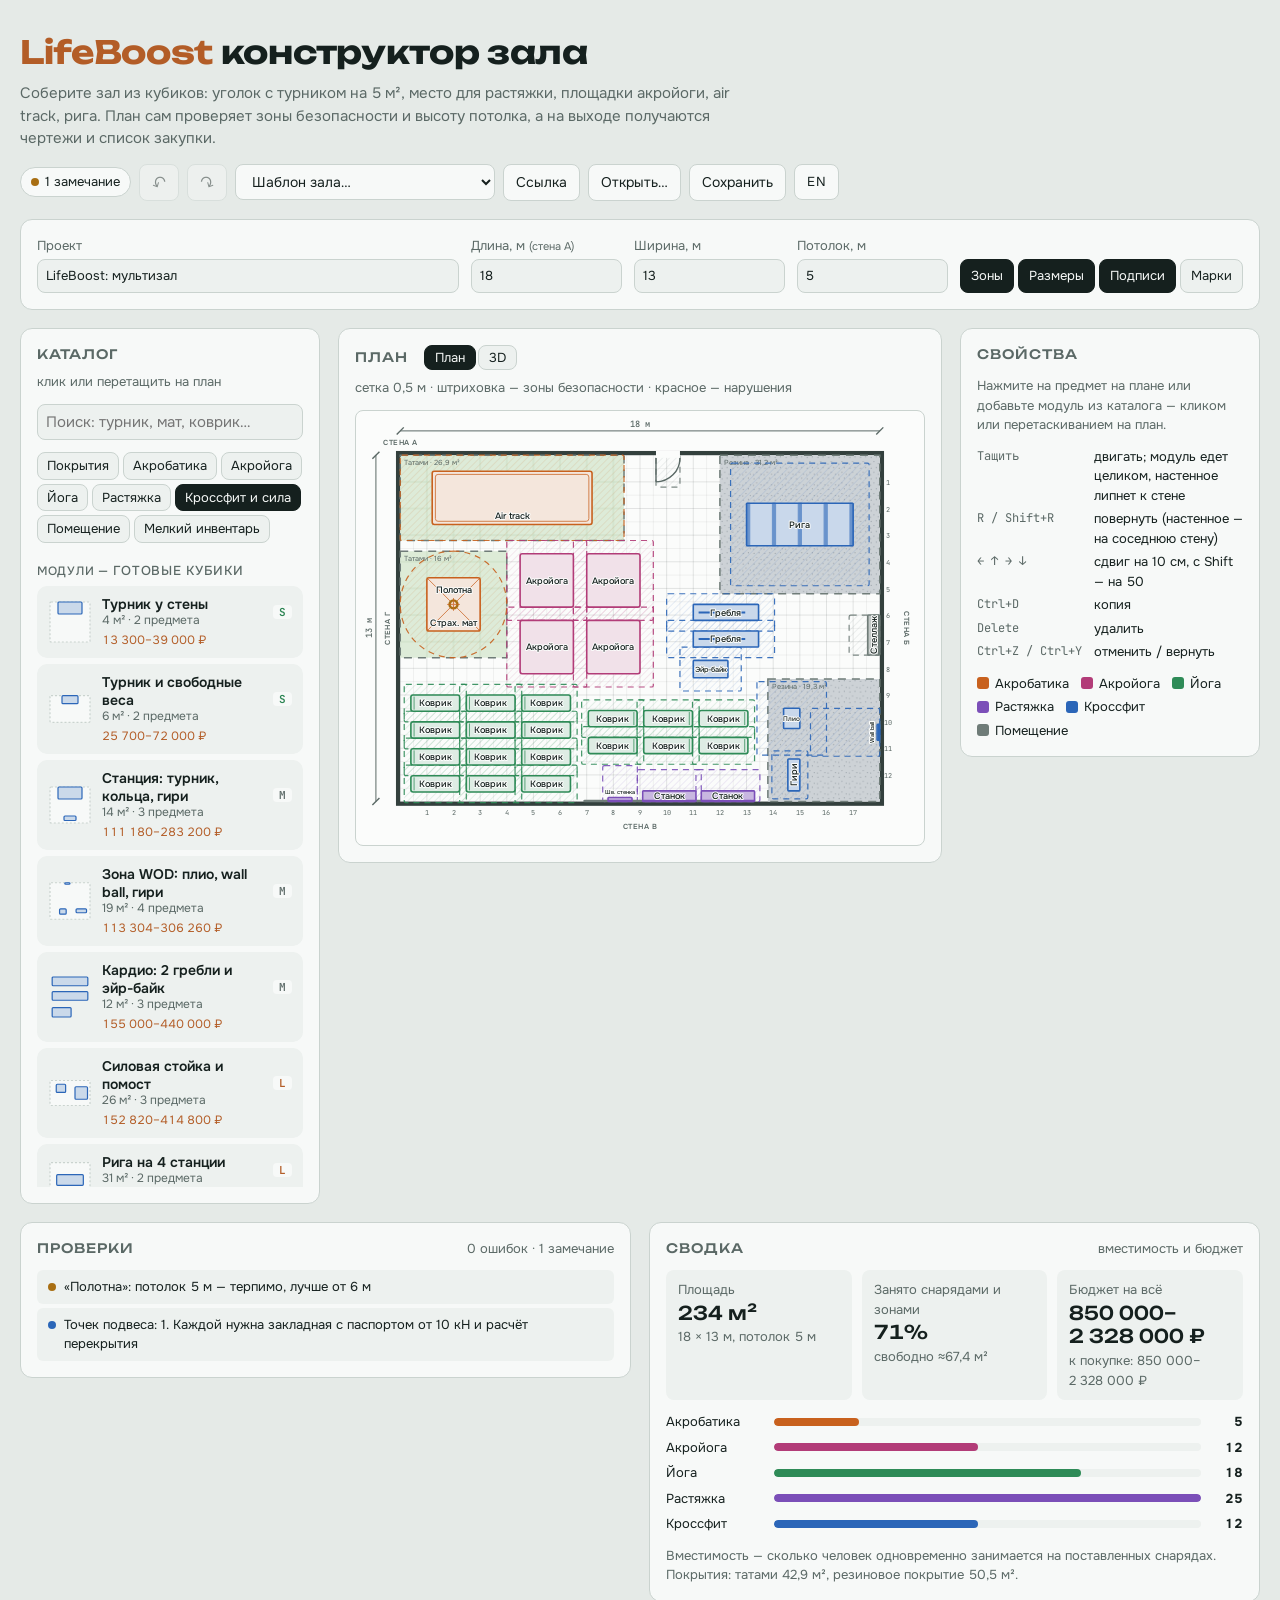
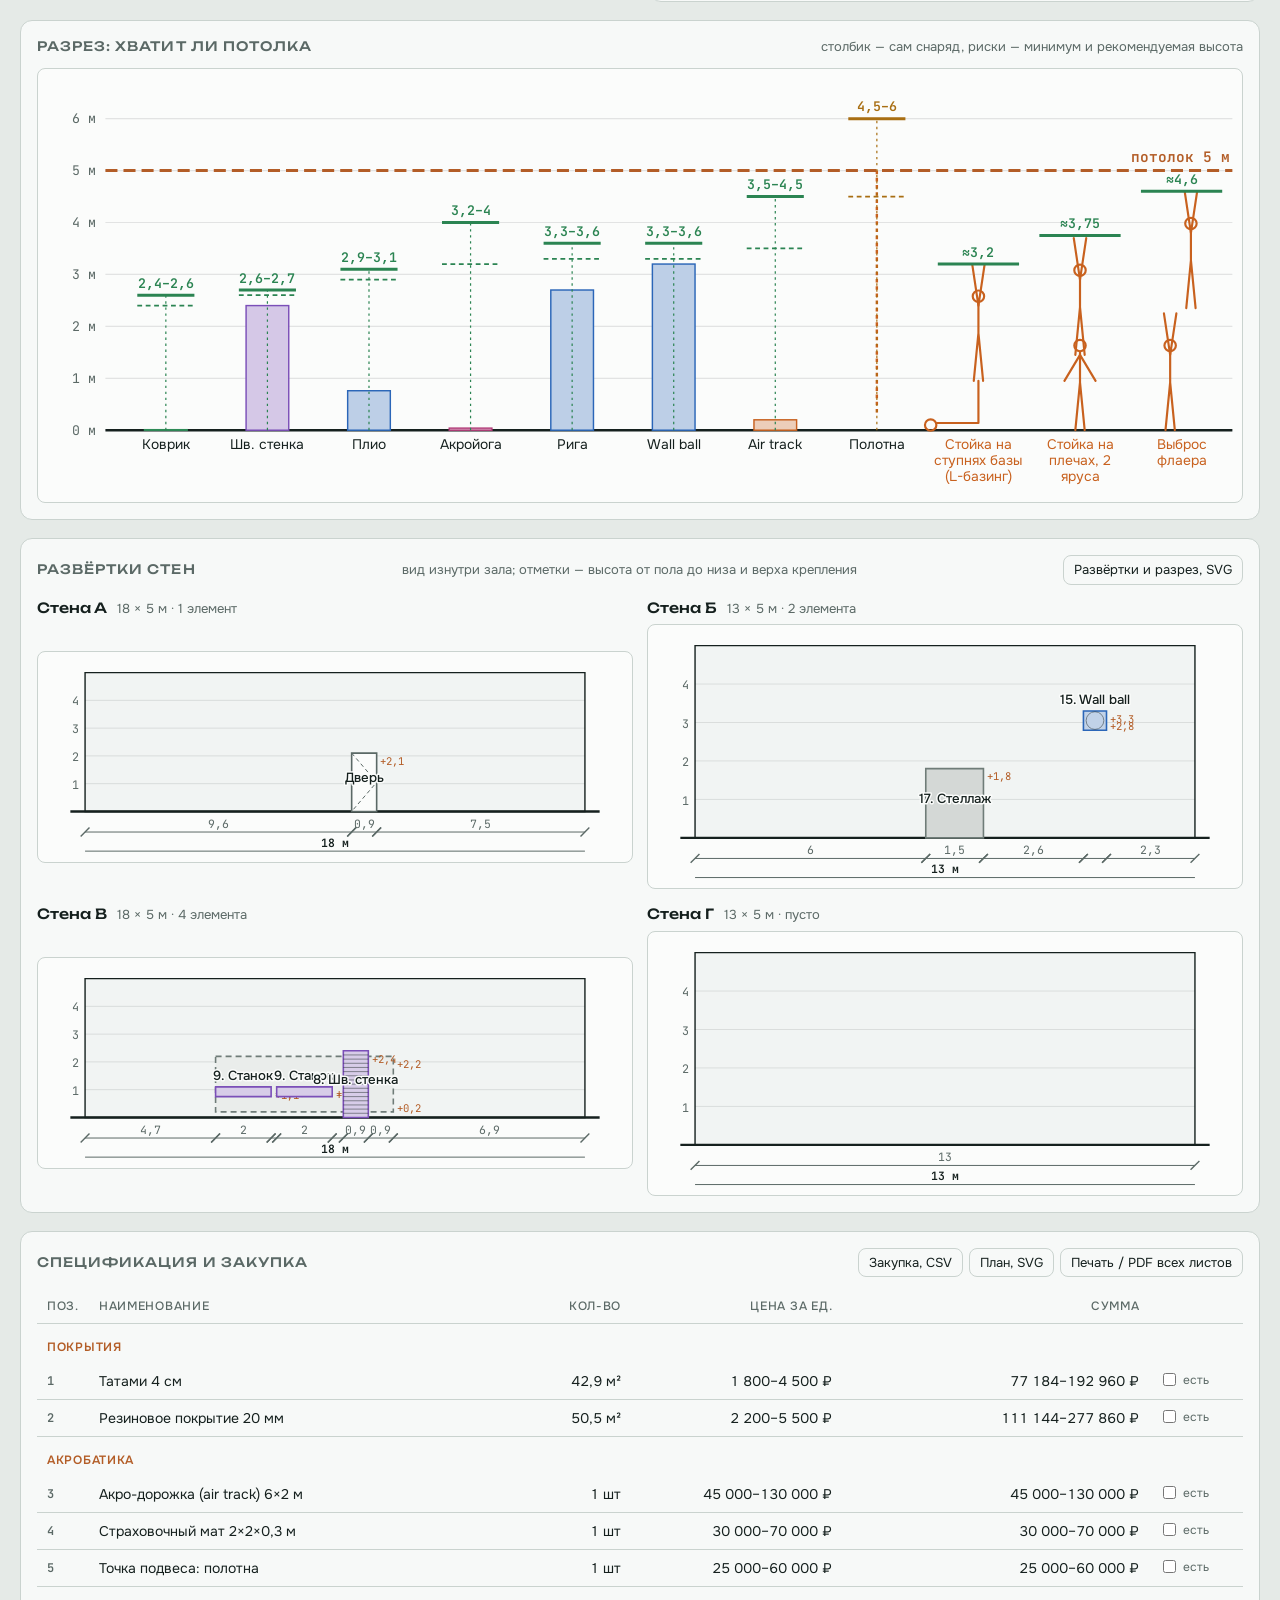
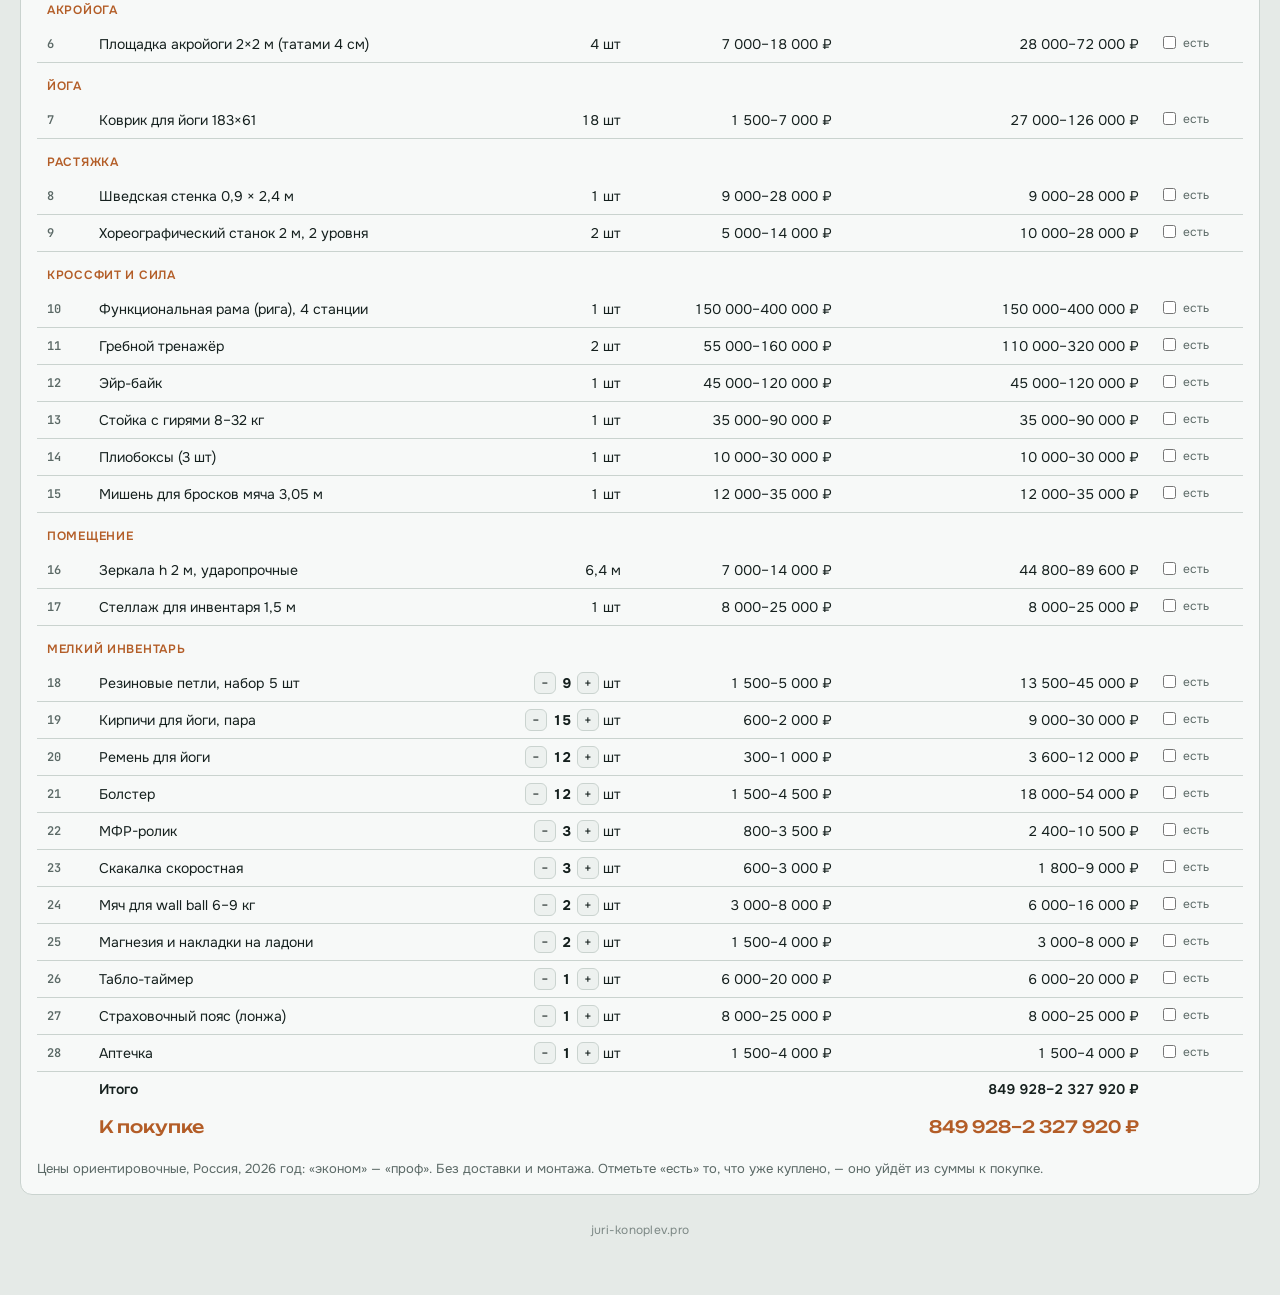
==== index.html @ e7604f1b "3D-редактирование уже было; добавлены превью для соцсетей (og.png, Open Graph, Twitter) и английская" ====
<!doctype html>
<html lang="ru">
<head>
<meta charset="utf-8">
<meta name="viewport" content="width=device-width, initial-scale=1, viewport-fit=cover">
<title>LifeBoost · конструктор зала</title>
<meta name="description" content="Соберите зал для акробатики, акройоги, йоги, растяжки и кроссфита из готовых модулей: план с зонами безопасности, развёртки стен, разрез по высотам и список закупки.">
<link rel="canonical" href="https://juri-konoplev.pro/LifeBoost/">
<meta property="og:type" content="website">
<meta property="og:site_name" content="LifeBoost">
<meta property="og:url" content="https://juri-konoplev.pro/LifeBoost/">
<meta property="og:title" content="LifeBoost — конструктор зала для акробатики, йоги, растяжки и кроссфита">
<meta property="og:description" content="От уголка с турником на 5 м² до мультизала: собираете из готовых модулей, крутите в 3D, получаете чертежи и список закупки с ценами.">
<meta property="og:locale" content="ru_RU">
<meta property="og:locale:alternate" content="en_US">
<meta property="og:image" content="https://juri-konoplev.pro/LifeBoost/og.png">
<meta property="og:image:secure_url" content="https://juri-konoplev.pro/LifeBoost/og.png">
<meta property="og:image:type" content="image/png">
<meta property="og:image:width" content="1200">
<meta property="og:image:height" content="630">
<meta property="og:image:alt" content="3D-вид мультизала LifeBoost: air track, полотна, площадки акройоги, коврики для йоги, рига">
<meta name="twitter:card" content="summary_large_image">
<meta name="twitter:title" content="LifeBoost — конструктор зала">
<meta name="twitter:description" content="Соберите зал из модулей: 3D, чертежи, список закупки.">
<meta name="twitter:image" content="https://juri-konoplev.pro/LifeBoost/og.png">
<meta name="theme-color" content="#131417">
<link rel="icon" href="data:image/svg+xml,%3Csvg xmlns='http://www.w3.org/2000/svg' viewBox='0 0 32 32'%3E%3Crect width='32' height='32' rx='7' fill='%23131417'/%3E%3Crect x='6' y='6' width='9' height='9' rx='2' fill='%23ff9a55'/%3E%3Crect x='17' y='6' width='9' height='9' rx='2' fill='%2382aaff'/%3E%3Crect x='6' y='17' width='20' height='9' rx='2' fill='%235cc98a'/%3E%3C/svg%3E">
<link rel="preconnect" href="https://fonts.googleapis.com">
<link rel="preconnect" href="https://fonts.gstatic.com" crossorigin>
<link rel="stylesheet" href="https://fonts.googleapis.com/css2?family=Unbounded:wght@500;700&family=Onest:wght@400;500;600&family=JetBrains+Mono:wght@400;600&display=swap">
<link rel="stylesheet" href="css/style.css">
</head>
<body>
<div class="wrap">
  <header class="top">
    <div>
      <h1><span class="brand">LifeBoost</span> конструктор зала</h1>
      <p class="lead">Соберите зал из кубиков: уголок с турником на 5 м², место для растяжки, площадки акройоги, air track, рига.
        План сам проверяет зоны безопасности и высоту потолка, а на выходе получаются чертежи и список закупки.</p>
    </div>
    <div class="toolbar">
      <span class="chip" id="chipChecks"><span class="dot"></span><span class="t">—</span></span>
      <button class="btn" id="btnUndo" type="button" title="Ctrl+Z" aria-label="Отменить">↶</button>
      <button class="btn" id="btnRedo" type="button" title="Ctrl+Y" aria-label="Вернуть">↷</button>
      <select id="tplSel" class="btn" aria-label="Шаблон зала"></select>
      <button class="btn" id="btnShare" type="button">Ссылка</button>
      <button class="btn" id="btnOpen" type="button">Открыть…</button>
      <button class="btn" id="btnJson" type="button">Сохранить</button>
      <a class="btn lang" id="langLink" href="?lang=en" hreflang="en" lang="en" title="English">EN</a>
      <input type="file" id="fileIn" accept=".json,application/json" hidden>
    </div>
  </header>

  <!-- Штамп чертежа: виден только при печати -->
  <div class="stamp" aria-hidden="true">
    <div><span>Проект</span><b id="stampName"></b></div>
    <div><span>Помещение</span><b id="stampSize"></b></div>
    <div><span>Дата</span><b id="stampDate"></b></div>
    <div><span>Система</span><b>LifeBoost</b></div>
  </div>

  <section class="panel roombar">
    <label class="field name"><span>Проект</span><input id="projName" type="text" maxlength="80"></label>
    <label class="field"><span>Длина, м <small>(стена А)</small></span><input id="roomL" type="number" step="0.1" min="1.5" max="50"></label>
    <label class="field"><span>Ширина, м</span><input id="roomW" type="number" step="0.1" min="1.5" max="50"></label>
    <label class="field"><span>Потолок, м</span><input id="roomH" type="number" step="0.05" min="2" max="15"></label>
    <div class="views" role="group" aria-label="Что показывать на плане">
      <button type="button" class="tgl" data-view="zones">Зоны</button>
      <button type="button" class="tgl" data-view="dims">Размеры</button>
      <button type="button" class="tgl" data-view="labels">Подписи</button>
      <button type="button" class="tgl" data-view="marks">Марки</button>
    </div>
  </section>

  <div class="work">
    <aside class="panel palette" aria-label="Каталог">
      <div class="panel-head"><h2>Каталог</h2><span class="hint">клик или перетащить на план</span></div>
      <input type="search" id="palSearch" placeholder="Поиск: турник, мат, коврик…" aria-label="Поиск по каталогу">
      <div class="tabs wrapy" id="palTabs" role="tablist"></div>
      <div class="pal-list" id="palList"></div>
    </aside>

    <section class="panel planpanel">
      <div class="panel-head">
        <div class="row"><h2>План</h2>
          <div class="seg" role="group" aria-label="Вид"><button type="button" class="tgl" data-mode="2d" aria-pressed="true">План</button><button type="button" class="tgl" data-mode="3d" aria-pressed="false">3D</button></div></div>
        <span class="hint" id="planHint">сетка 0,5 м · штриховка — зоны безопасности · красное — нарушения</span>
        <span class="hint" id="hint3d" hidden>тяните — вращать · правая кнопка или Shift — сдвиг · колесо — масштаб · клик — выбрать</span>
      </div>
      <div class="plan-wrap"><svg id="plan" tabindex="0" role="img" aria-label="План зала"></svg>
        <div id="view3d" hidden>
          <div class="v3-tools"><button type="button" class="tgl" data-cam="edit" aria-pressed="false" title="Двигать предметы и человека мышью">Двигать</button><button type="button" class="btn sm" data-cam="home">Обзор</button><button type="button" class="btn sm" data-cam="top">Сверху</button><button type="button" class="btn sm" data-cam="front">С пола</button><button type="button" class="btn sm" data-cam="png">PNG</button><button type="button" class="btn sm" data-cam="share" title="Ссылка на проект с этим ракурсом">Ссылка</button></div>
          <div class="v3-tip" id="tip3d" hidden></div>
        </div></div>
    </section>

    <aside class="panel insp" id="insp" aria-live="polite"></aside>
  </div>

  <div class="row2">
    <section class="panel">
      <div class="panel-head"><h2>Проверки</h2><span class="hint" id="checksSum"></span></div>
      <ul class="checks" id="checks"></ul>
    </section>
    <section class="panel">
      <div class="panel-head"><h2>Сводка</h2><span class="hint">вместимость и бюджет</span></div>
      <div id="stats"></div>
    </section>
  </div>

  <section class="panel sheet">
    <div class="panel-head"><h2>Разрез: хватит ли потолка</h2><span class="hint">столбик — сам снаряд, риски — минимум и рекомендуемая высота</span></div>
    <svg id="section" class="section-svg" role="img" aria-label="Требования к высоте потолка"></svg>
  </section>

  <section class="panel sheet">
    <div class="panel-head"><h2>Развёртки стен</h2><span class="hint">вид изнутри зала; отметки — высота от пола до низа и верха крепления</span>
      <button class="btn sm" id="btnWallsSvg" type="button">Развёртки и разрез, SVG</button></div>
    <div class="walls" id="walls"></div>
  </section>

  <section class="panel sheet">
    <div class="panel-head"><h2>Спецификация и закупка</h2>
      <div class="row"><button class="btn sm" id="btnCsv" type="button">Закупка, CSV</button><button class="btn sm" id="btnSvg" type="button">План, SVG</button><button class="btn sm" id="btnPrint" type="button">Печать / PDF всех листов</button></div></div>
    <div id="bom"></div>
    <p class="hint">Цены ориентировочные, Россия, 2026 год: «эконом» — «проф». Без доставки и монтажа. Отметьте «есть» то, что уже куплено, — оно уйдёт из суммы к покупке.</p>
  </section>

  <footer class="foot"><a href="https://juri-konoplev.pro/">juri-konoplev.pro</a></footer>
</div>
<div class="toast" id="toast" role="status" hidden></div>

<!-- Порядок важен: каждый файл пользуется тем, что объявлено выше -->
<script src="js/i18n.js"></script>
<script src="js/util.js"></script>
<script src="js/catalog.js"></script>
<script src="js/modules.js"></script>
<script src="js/model.js"></script>
<script src="js/checks.js"></script>
<script src="js/plan.js"></script>
<script src="js/drawings.js"></script>
<script src="js/view3d.js"></script>
<script src="js/panels.js"></script>
<script src="js/main.js"></script>
</body>
</html>
---- css/style.css ----
/* LifeBoost: стили. Тема светлая/тёмная — через токены в :root, как на стенде Home_Lighting. */
:root {
  --bg: #E5EAE7; --surface: #F7F9F8; --surface-2: #EDF1EF; --ink: #15201E; --muted: #5B6966;
  --line: #CAD3CF; --accent: #B35D27; --accent-soft: rgba(179, 93, 39, .13);
  --ok: #2B8452; --warn: #A86E12; --bad: #B8322C;
  --c-acro: #C8611E; --c-ay: #B23C78; --c-yoga: #2E8B57; --c-str: #7B4FB8; --c-cf: #2B66B8; --c-base: #6F7C78;
  --plan-bg: #FBFCFB; --wall: #33403D; --grid-mi: rgba(21, 32, 30, .05); --grid-ma: rgba(21, 32, 30, .11);
  --fl-tatami: #DDEBD8; --fl-tatami-l: #BCD4B6; --fl-rubber: #CDD2D6; --fl-rubber-d: #9BA3AA; --fl-hard: #F0E6D3; --fl-hard-l: #E0D0B4;
  --display: "Unbounded", "Segoe UI", system-ui, sans-serif;
  --body: "Onest", "Segoe UI", system-ui, sans-serif;
  --mono: "JetBrains Mono", "Cascadia Mono", Consolas, monospace;
}
@media (prefers-color-scheme: dark) {
  :root:not([data-theme="light"]) {
    --bg: #0C1211; --surface: #131B1A; --surface-2: #19231F; --ink: #DCE6E3; --muted: #8B9A96;
    --line: #26322F; --accent: #E38B51; --accent-soft: rgba(227, 139, 81, .15);
    --ok: #4CC17F; --warn: #E3B341; --bad: #F06A60;
    --c-acro: #F08A4B; --c-ay: #E88AB4; --c-yoga: #5CC98A; --c-str: #B18CEA; --c-cf: #6FA3F0; --c-base: #8B9A96;
    --plan-bg: #0F1514; --wall: #6B7A76; --grid-mi: rgba(220, 230, 227, .04); --grid-ma: rgba(220, 230, 227, .09);
    --fl-tatami: #1C2C22; --fl-tatami-l: #2A4232; --fl-rubber: #1F2428; --fl-rubber-d: #394147; --fl-hard: #262117; --fl-hard-l: #352E21;
  }
}
:root[data-theme="dark"] {
  --bg: #0C1211; --surface: #131B1A; --surface-2: #19231F; --ink: #DCE6E3; --muted: #8B9A96;
  --line: #26322F; --accent: #E38B51; --accent-soft: rgba(227, 139, 81, .15);
  --ok: #4CC17F; --warn: #E3B341; --bad: #F06A60;
  --c-acro: #F08A4B; --c-ay: #E88AB4; --c-yoga: #5CC98A; --c-str: #B18CEA; --c-cf: #6FA3F0; --c-base: #8B9A96;
  --plan-bg: #0F1514; --wall: #6B7A76; --grid-mi: rgba(220, 230, 227, .04); --grid-ma: rgba(220, 230, 227, .09);
  --fl-tatami: #1C2C22; --fl-tatami-l: #2A4232; --fl-rubber: #1F2428; --fl-rubber-d: #394147; --fl-hard: #262117; --fl-hard-l: #352E21;
}

* { box-sizing: border-box; }
html { color-scheme: light dark; }
[hidden] { display: none !important; }
body { margin: 0; background: var(--bg); color: var(--ink); font: 15px/1.5 var(--body); }
.wrap { max-width: 1480px; margin: 0 auto; padding-inline: 20px; padding-block: 28px 56px; display: grid; gap: 18px; }
h1, h2 { font-family: var(--display); font-weight: 700; margin: 0; text-wrap: balance; letter-spacing: -.01em; }
h1 { font-size: clamp(22px, 3vw, 32px); }
h1 .brand { color: var(--accent); }
h2 { font-size: 13px; font-weight: 500; letter-spacing: .08em; text-transform: uppercase; color: var(--muted); }
p { margin: 0; }
.mono { font-family: var(--mono); font-size: .92em; }
button, select, input { font: inherit; color: inherit; }
:focus-visible { outline: 2px solid var(--accent); outline-offset: 2px; }

header.top { display: flex; flex-wrap: wrap; align-items: end; justify-content: space-between; gap: 14px 24px; }
header.top .lead { max-width: 72ch; color: var(--muted); margin-top: 6px; }
.toolbar { display: flex; flex-wrap: wrap; gap: 8px; align-items: center; }
.btn { background: var(--surface); border: 1px solid var(--line); border-radius: 8px; padding: 7px 12px; cursor: pointer; font-size: 14px; }
.btn:hover:not(:disabled) { border-color: var(--accent); }
.btn:disabled { opacity: .45; cursor: default; }
.btn.sm { padding: 4px 10px; font-size: 13px; }
.btn.danger:hover { border-color: var(--bad); color: var(--bad); }
select.btn { padding-right: 8px; max-width: 260px; }
a.btn { color: inherit; text-decoration: none; font-size: 13px; letter-spacing: .04em; }
.chip { display: inline-flex; align-items: center; gap: 6px; font-size: 13px; padding: 4px 10px; border-radius: 99px; background: var(--surface); border: 1px solid var(--line); }
.dot { width: 8px; height: 8px; border-radius: 50%; background: var(--ok); }
.chip.warn .dot { background: var(--warn); }
.chip.bad .dot { background: var(--bad); }
.row { display: flex; flex-wrap: wrap; gap: 6px; align-items: center; }

.panel { background: var(--surface); border: 1px solid var(--line); border-radius: 12px; padding: 16px; display: grid; gap: 12px; align-content: start; min-width: 0; }
.panel-head { display: flex; justify-content: space-between; align-items: baseline; gap: 8px 12px; flex-wrap: wrap; }
.hint { font-size: 13px; color: var(--muted); }

.field { display: grid; gap: 4px; font-size: 13px; color: var(--muted); }
.field input, .palette input[type="search"] { background: var(--surface-2); border: 1px solid var(--line); border-radius: 8px; padding: 6px 8px; color: var(--ink); min-width: 0; width: 100%; }
.field small { font-size: 11px; }

/* Полоса зала */
.roombar { grid-template-columns: minmax(160px, 1.4fr) repeat(3, minmax(90px, .5fr)) auto; align-items: end; gap: 12px; }
.views { display: flex; gap: 4px; flex-wrap: wrap; }
.tgl { border: 1px solid var(--line); background: var(--surface-2); border-radius: 8px; padding: 6px 10px; font-size: 13px; cursor: pointer; }
.tgl[aria-pressed="true"] { background: var(--ink); color: var(--surface); border-color: var(--ink); }

/* Рабочая зона */
.work { display: grid; grid-template-columns: 300px minmax(0, 1fr) 300px; gap: 18px; align-items: start; }
.palette { position: sticky; top: 12px; max-height: calc(100vh - 24px); grid-template-rows: auto auto auto minmax(0, 1fr); }
.tabs { display: flex; gap: 4px; }
.tabs.wrapy { flex-wrap: wrap; }
.tab { border: 1px solid var(--line); background: var(--surface-2); border-radius: 8px; padding: 3px 9px; font-size: 13px; cursor: pointer; }
.tab[aria-selected="true"] { background: var(--ink); color: var(--surface); border-color: var(--ink); }
.pal-list { overflow: auto; display: grid; gap: 6px; align-content: start; margin-right: -8px; padding-right: 8px; min-height: 120px; }
.pal-sub { font-size: 12px; font-weight: 500; letter-spacing: .06em; text-transform: uppercase; color: var(--muted); margin-top: 6px; }
.card { display: grid; grid-template-columns: 44px minmax(0, 1fr) auto; grid-template-areas: "ico ct sz" "ico pr pr"; gap: 2px 10px; align-items: center;
  text-align: left; background: var(--surface-2); border: 1px solid transparent; border-radius: 10px; padding: 8px 10px; cursor: grab; }
.card:hover { border-color: var(--accent); }
.card:active { cursor: grabbing; }
.card svg { grid-area: ico; width: 44px; height: 44px; }
.card svg rect { fill: color-mix(in srgb, var(--c) 22%, var(--surface)); stroke: var(--c); stroke-width: 1.2; }
.card svg rect.f { fill: var(--surface); stroke: var(--line); stroke-dasharray: 2 2; }
.card .ct { grid-area: ct; display: grid; min-width: 0; line-height: 1.3; }
.card .ct b { font-weight: 600; font-size: 14px; }
.card .ct .hint { font-size: 12px; }
.card .pr { grid-area: pr; font-size: 12px; color: var(--accent); white-space: nowrap; font-variant-numeric: tabular-nums; justify-self: start; }
.card .sz { grid-area: sz; justify-self: end; font: 600 11px var(--mono); padding: 0 6px; border-radius: 4px; background: var(--surface); color: var(--muted); }
.card .sz.s-S { color: var(--ok); } .card .sz.s-L { color: var(--accent); }
.card:not(.mod) { grid-template-areas: "ico ct ct" "ico pr pr"; }
.kit-ico { grid-area: ico; width: 32px; height: 32px; margin: 6px; border-radius: 8px; display: grid; place-items: center; font-weight: 600; color: var(--c); background: color-mix(in srgb, var(--c) 18%, var(--surface)); }

/* План */
.planpanel { position: sticky; top: 12px; }
.plan-wrap { background: var(--plan-bg); border-radius: 8px; border: 1px solid var(--line); overflow: hidden; }
#plan { display: block; width: 100%; height: auto; max-height: calc(100vh - 120px); touch-action: none; user-select: none; font-family: var(--body); }
#plan:focus-visible { outline-offset: -2px; }
.plan-wrap { position: relative; }
.plan-wrap.is3d #plan { display: none; }
.seg { display: inline-flex; gap: 2px; margin-left: 10px; vertical-align: middle; }
.seg .tgl { padding: 2px 10px; }
#view3d { position: relative; height: min(calc(100vh - 140px), 68vw); min-height: 320px; touch-action: none; user-select: none; }
#view3d canvas { display: block; cursor: grab; }
#view3d canvas:active { cursor: grabbing; }
.v3-tools { position: absolute; top: 8px; right: 8px; display: flex; gap: 4px; flex-wrap: wrap; justify-content: end; }
.v3-tools .tgl { padding: 4px 10px; }
.v3-tools .btn, .v3-tools .tgl:not([aria-pressed="true"]) { background: color-mix(in srgb, var(--surface) 85%, transparent); }
.v3-tip { position: absolute; pointer-events: none; font-size: 12px; padding: 3px 8px; border-radius: 6px; background: var(--ink); color: var(--surface); white-space: nowrap; }
.foot { text-align: center; font-size: 12px; padding-top: 8px; }
.foot a { color: var(--muted); text-decoration: none; letter-spacing: .02em; opacity: .75; }
.foot a:hover { color: var(--accent); opacity: 1; }
.p-wall { fill: var(--wall); }
.p-floor { fill: var(--plan-bg); }
.p-grid line { stroke-width: 1; vector-effect: non-scaling-stroke; }
.p-grid .mi { stroke: var(--grid-mi); } .p-grid .ma { stroke: var(--grid-ma); }
.p-fl { stroke: var(--c-base); stroke-width: 1.5; stroke-dasharray: 8 6; vector-effect: non-scaling-stroke; cursor: move; }
.p-fl.sel { stroke: var(--accent); stroke-width: 2.5; stroke-dasharray: none; }
.p-fl-l { font-size: calc(var(--fs) * .8px); fill: var(--muted); pointer-events: none; }
.p-zone { stroke-width: 1.2; stroke-dasharray: 6 5; vector-effect: non-scaling-stroke; pointer-events: none; opacity: .9; }
.p-it { cursor: move; }
.p-body { fill: color-mix(in srgb, var(--c) 24%, var(--plan-bg)); stroke: var(--c); stroke-width: 1.6; vector-effect: non-scaling-stroke; }
.k-mat .p-body { fill: color-mix(in srgb, var(--c) 14%, var(--plan-bg)); }
.k-obst .p-body { fill: var(--wall); stroke: var(--wall); }
.k-wall .p-body { fill: color-mix(in srgb, var(--c) 40%, var(--plan-bg)); }
.p-sym { fill: none; stroke: var(--c); stroke-width: 1; vector-effect: non-scaling-stroke; opacity: .75; }
.p-sym.strong { stroke-width: 2; opacity: 1; }
.p-sym.fill { fill: var(--c); opacity: .6; }
.p-hit { fill: transparent; stroke: none; }
.p-door-gap { fill: var(--plan-bg); }
.p-door { fill: none; stroke: var(--muted); stroke-width: 1.4; vector-effect: non-scaling-stroke; }
.p-it.s-warn .p-body { stroke: var(--warn); stroke-width: 2.4; }
.p-it.s-bad .p-body { stroke: var(--bad); stroke-width: 2.6; }
.p-it.sel .p-body, .p-it.sel .p-door { stroke: var(--accent); stroke-width: 3.2; }
.p-hot { fill: url(#h-bad); stroke: var(--bad); stroke-width: 1.4; vector-effect: non-scaling-stroke; pointer-events: none; }
.p-lbl { font-size: calc(var(--fs) * 1px); font-weight: 500; fill: var(--ink); text-anchor: middle; pointer-events: none;
  paint-order: stroke; stroke: var(--plan-bg); stroke-width: calc(var(--fs) * .22px); stroke-linejoin: round; }
.p-mark { fill: var(--plan-bg); stroke: var(--ink); stroke-width: 1.2; vector-effect: non-scaling-stroke; pointer-events: none; }
.p-mark-t { font: 600 calc(var(--fs) * .85px) var(--mono); fill: var(--ink); text-anchor: middle; pointer-events: none; }
.p-handle { fill: var(--accent); stroke: var(--plan-bg); stroke-width: 2; vector-effect: non-scaling-stroke; cursor: nwse-resize; }
.p-dim { stroke: var(--muted); stroke-width: 1; vector-effect: non-scaling-stroke; }
.p-dim.sel { stroke: var(--accent); stroke-dasharray: 5 4; }
.p-dim.tick { stroke-dasharray: none; stroke-width: 1.4; }
.p-dim-t { font: 500 calc(var(--fs) * .95px) var(--mono); fill: var(--muted); text-anchor: middle; }
.p-dim.sel-t { font: 600 calc(var(--fs) * .9px) var(--mono); fill: var(--accent); text-anchor: middle;
  paint-order: stroke; stroke: var(--plan-bg); stroke-width: calc(var(--fs) * .25px); }
.p-wl { font: 600 calc(var(--fs) * .8px) var(--body); fill: var(--muted); text-anchor: middle; letter-spacing: .06em; text-transform: uppercase; }
.p-ruler { font: calc(var(--fs) * .75px) var(--mono); fill: var(--muted); text-anchor: middle; }

/* Свойства */
.insp { position: sticky; top: 12px; max-height: calc(100vh - 24px); overflow: auto; }
.insp-title { display: grid; grid-template-columns: 12px 1fr; gap: 10px; align-items: start; }
.insp-title i, .legend i { width: 12px; height: 12px; border-radius: 3px; background: var(--c); margin-top: 5px; display: inline-block; }
.grpbox { display: grid; gap: 6px; padding: 8px 10px; border-radius: 8px; background: var(--accent-soft); font-size: 13px; }
.grid2 { display: grid; grid-template-columns: 1fr 1fr; gap: 8px; }
.facts, .keys { display: grid; grid-template-columns: auto 1fr; gap: 4px 12px; margin: 0; font-size: 13px; }
.facts dt, .keys dt { color: var(--muted); }
.keys dt { font-family: var(--mono); font-size: 12px; white-space: nowrap; }
.facts dd, .keys dd { margin: 0; }
.note { font-size: 13px; padding: 8px 10px; border-left: 3px solid var(--line); background: var(--surface-2); border-radius: 0 6px 6px 0; }
.issues { margin: 0; padding: 0; list-style: none; display: grid; gap: 4px; font-size: 13px; }
.issues li, .checks button { padding: 6px 10px 6px 26px; border-radius: 6px; position: relative; background: var(--surface-2); }
.issues li::before, .checks button::before { content: ""; position: absolute; left: 10px; top: 12px; width: 8px; height: 8px; border-radius: 50%; background: var(--muted); }
.issues .bad::before, .checks .bad::before { background: var(--bad); }
.issues .warn::before, .checks .warn::before { background: var(--warn); }
.issues .info::before, .checks .info::before { background: var(--c-cf); }
.ok-line { color: var(--ok); font-size: 13px; }
.legend { display: flex; flex-wrap: wrap; gap: 4px 12px; font-size: 13px; }
.legend span { display: inline-flex; gap: 6px; align-items: center; }
.legend i { margin-top: 0; }

/* Проверки и сводка */
.row2 { display: grid; grid-template-columns: minmax(0, 1fr) minmax(0, 1fr); gap: 18px; align-items: start; }
.checks { list-style: none; margin: 0; padding: 0; display: grid; gap: 4px; max-height: 300px; overflow: auto; }
.checks button { width: 100%; text-align: left; border: 1px solid transparent; font-size: 13px; cursor: pointer; }
.checks button:hover:not(:disabled) { border-color: var(--accent); }
.checks button:disabled { cursor: default; color: inherit; }
#stats { display: grid; gap: 12px; }
.totals { display: grid; grid-template-columns: repeat(auto-fit, minmax(170px, 1fr)); gap: 10px; }
.totals > div { display: grid; gap: 2px; padding: 10px 12px; border-radius: 8px; background: var(--surface-2); align-content: start; }
.totals b { font-family: var(--display); font-weight: 500; font-size: 19px; font-variant-numeric: tabular-nums; line-height: 1.25; }
.caps { display: grid; gap: 6px; }
.cap { display: grid; grid-template-columns: 7.5em 1fr 2.5em; gap: 10px; align-items: center; font-size: 13px; }
.cap b { text-align: right; font-variant-numeric: tabular-nums; }
.cap .bar { height: 8px; border-radius: 4px; background: var(--surface-2); overflow: hidden; }
.cap .bar i { display: block; height: 100%; background: var(--c); border-radius: 4px; transition: width .2s; }

/* Разрез */
.section-svg { width: 100%; height: auto; display: block; background: var(--plan-bg); border-radius: 8px; border: 1px solid var(--line); font-family: var(--body); }
.s-grid { stroke: var(--grid-ma); }
.s-ax { font: 11px var(--mono); fill: var(--muted); text-anchor: end; }
.s-floor { stroke: var(--ink); stroke-width: 2; }
.s-ceil { stroke: var(--accent); stroke-width: 2.5; stroke-dasharray: 10 5; }
.s-ceil-t { font: 600 12px var(--mono); fill: var(--accent); text-anchor: end; }
.s-body { fill: color-mix(in srgb, var(--c) 30%, var(--plan-bg)); stroke: var(--c); stroke-width: 1.2; }
.s-rope { stroke: var(--c); stroke-width: 2; stroke-dasharray: 3 3; }
.s-need { stroke-width: 1; stroke-dasharray: 2 3; }
.s-min { stroke-width: 1.5; stroke-dasharray: 4 3; }
.s-rec { stroke-width: 2.5; }
.ok { stroke: var(--ok); } .warn { stroke: var(--warn); } .bad { stroke: var(--bad); }
.s-val { font: 600 11px var(--mono); text-anchor: middle; stroke: none; }
.s-val.ok { fill: var(--ok); } .s-val.warn { fill: var(--warn); } .s-val.bad { fill: var(--bad); }
.s-lbl { font-size: 11.5px; fill: var(--ink); text-anchor: middle; }
.s-lbl.acro { fill: var(--c-acro); }
.s-fig path, .s-fig circle, .s-fig-p { fill: none; stroke: var(--c-acro); stroke-width: 1.8; stroke-linecap: round; stroke-linejoin: round; }
.s-empty { font-size: 14px; fill: var(--muted); }

/* Развёртки стен */
.walls { display: grid; grid-template-columns: repeat(auto-fit, minmax(min(100%, 420px), 1fr)); gap: 14px; }
.wall-fig { margin: 0; display: grid; gap: 6px; min-width: 0; }
.wall-fig figcaption { display: flex; gap: 10px; align-items: baseline; flex-wrap: wrap; }
.wall-fig figcaption b { font-family: var(--display); font-weight: 500; font-size: 14px; }
.wall-svg { width: 100%; height: auto; display: block; background: var(--plan-bg); border-radius: 8px; border: 1px solid var(--line); font-family: var(--body); }
.w-wall { fill: color-mix(in srgb, var(--surface-2) 70%, var(--plan-bg)); stroke: var(--ink); stroke-width: 1.4; vector-effect: non-scaling-stroke; }
.w-grid { stroke: var(--grid-ma); vector-effect: non-scaling-stroke; }
.w-floor { stroke: var(--ink); stroke-width: 2.4; vector-effect: non-scaling-stroke; }
.w-ax { font: calc(var(--fs) * .8px) var(--mono); fill: var(--muted); text-anchor: end; }
.w-it { fill: color-mix(in srgb, var(--c) 28%, var(--plan-bg)); stroke: var(--c); stroke-width: 1.6; vector-effect: non-scaling-stroke; cursor: pointer; }
.w-it.flat { fill: color-mix(in srgb, var(--c) 12%, var(--plan-bg)); stroke-dasharray: 6 4; }
.w-it.k-door { fill: var(--plan-bg); stroke: var(--muted); }
.w-door { fill: none; stroke: var(--muted); stroke-width: 1; stroke-dasharray: 4 3; vector-effect: non-scaling-stroke; pointer-events: none; }
.w-sym { fill: none; stroke: var(--ink); stroke-width: 1; opacity: .45; vector-effect: non-scaling-stroke; pointer-events: none; }
.w-lbl { font-size: calc(var(--fs) * .9px); font-weight: 500; fill: var(--ink); text-anchor: middle; pointer-events: none;
  paint-order: stroke; stroke: var(--plan-bg); stroke-width: calc(var(--fs) * .2px); stroke-linejoin: round; }
.w-z { font: calc(var(--fs) * .72px) var(--mono); fill: var(--accent); }
.w-dim-t { font: calc(var(--fs) * .78px) var(--mono); fill: var(--muted); text-anchor: middle; }
.w-dim-t.strong { fill: var(--ink); font-weight: 600; }

/* Спецификация */
#bom { overflow-x: auto; }
.bom { width: 100%; border-collapse: collapse; font-size: 14px; }
.bom th { font-size: 12px; font-weight: 500; letter-spacing: .06em; text-transform: uppercase; color: var(--muted); text-align: left; padding: 8px 10px; border-bottom: 1px solid var(--line); }
.bom td { padding: 7px 10px; border-bottom: 1px solid var(--line); vertical-align: middle; }
.bom .num { text-align: right; white-space: nowrap; font-variant-numeric: tabular-nums; }
.bom .mk { font: 600 12px var(--mono); color: var(--muted); width: 3em; }
.bom tr.grp td { font-size: 12px; font-weight: 600; letter-spacing: .06em; text-transform: uppercase; color: var(--accent); padding-top: 14px; border-bottom: 0; }
.bom tr.owned td:not(.own) { opacity: .45; text-decoration: line-through; }
.bom tfoot td { font-weight: 600; border-bottom: 0; }
.bom tfoot .buy td { font-family: var(--display); font-weight: 500; font-size: 17px; color: var(--accent); }
.bom .own label { display: inline-flex; gap: 4px; align-items: center; font-size: 12px; color: var(--muted); cursor: pointer; }
.step { display: inline-flex; align-items: center; gap: 6px; }
.step button { width: 22px; height: 22px; border-radius: 6px; border: 1px solid var(--line); background: var(--surface-2); cursor: pointer; line-height: 1; padding: 0; }
.step button:hover { border-color: var(--accent); }

.toast { position: fixed; left: 50%; bottom: 24px; transform: translateX(-50%); background: var(--ink); color: var(--surface); padding: 10px 16px; border-radius: 10px; font-size: 14px; z-index: 10; box-shadow: 0 6px 20px rgba(0, 0, 0, .25); max-width: calc(100vw - 32px); }
.stamp { display: none; }

@media (max-width: 1240px) {
  .work { grid-template-columns: 280px minmax(0, 1fr); }
  .insp { grid-column: 1 / -1; position: static; max-height: none; }
}
@media (max-width: 900px) {
  .work, .row2 { grid-template-columns: minmax(0, 1fr); }
  .palette, .planpanel { position: static; max-height: none; }
  .planpanel { order: -1; }
  .pal-list { max-height: 360px; }
  .roombar { grid-template-columns: 1fr 1fr 1fr; }
  .roombar .name, .roombar .views { grid-column: 1 / -1; }
}
@media (max-width: 640px) {
  .wrap { padding-inline: 16px; padding-block: 18px 40px; }
  .panel { padding: 12px; }
  .bom { font-size: 13px; }
  .bom td, .bom th { padding: 6px; }
}

/* Печать: листы чертежей без интерфейса */
@media print {
  #view3d, .seg, .foot, #langLink { display: none !important; }
  .plan-wrap.is3d #plan { display: block; }
  @page { size: A4 landscape; margin: 10mm; }
  body { background: #fff; color: #000; font-size: 11px; }
  .wrap { max-width: none; padding: 0; gap: 8mm; }
  header.top .lead, .toolbar, .roombar, .palette, .insp, .p-handle, .btn, .row2 > section:first-child { display: none !important; }
  .panel { border: 0; padding: 0; background: none; }
  .work { display: block; }
  .planpanel { position: static; break-after: page; }
  #plan { max-height: 170mm; }
  .row2 { display: block; break-after: page; }
  .sheet { break-before: page; }
  .stamp { display: grid; grid-template-columns: repeat(4, auto); gap: 0; border: 1.5px solid #000; width: fit-content; margin-left: auto; font-size: 11px; }
  .stamp div { display: grid; padding: 3px 10px; border-left: 1px solid #000; }
  .stamp div:first-child { border-left: 0; }
  .stamp span { font-size: 9px; text-transform: uppercase; letter-spacing: .08em; }
  .bom .own, .step button { display: none; }
  .checks { max-height: none; }
}
@media (prefers-reduced-motion: reduce) { * { transition: none !important; } }
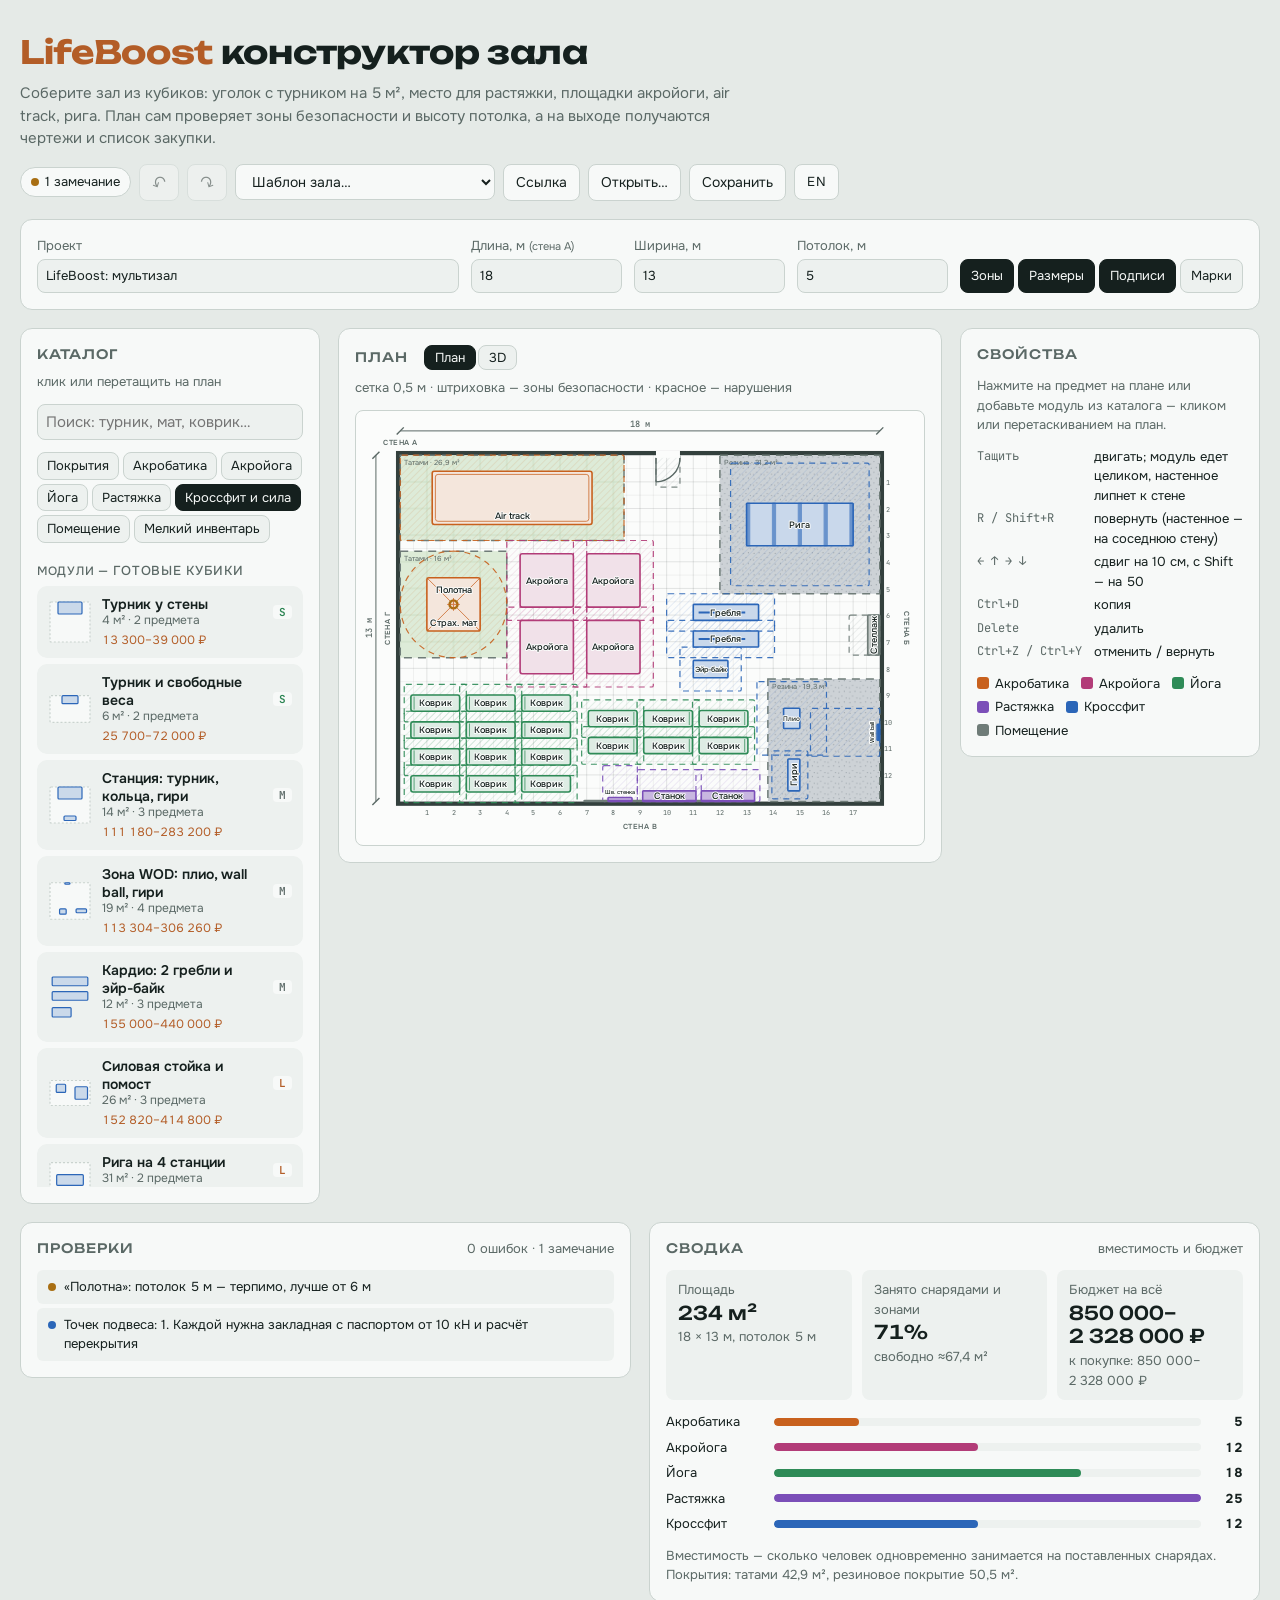
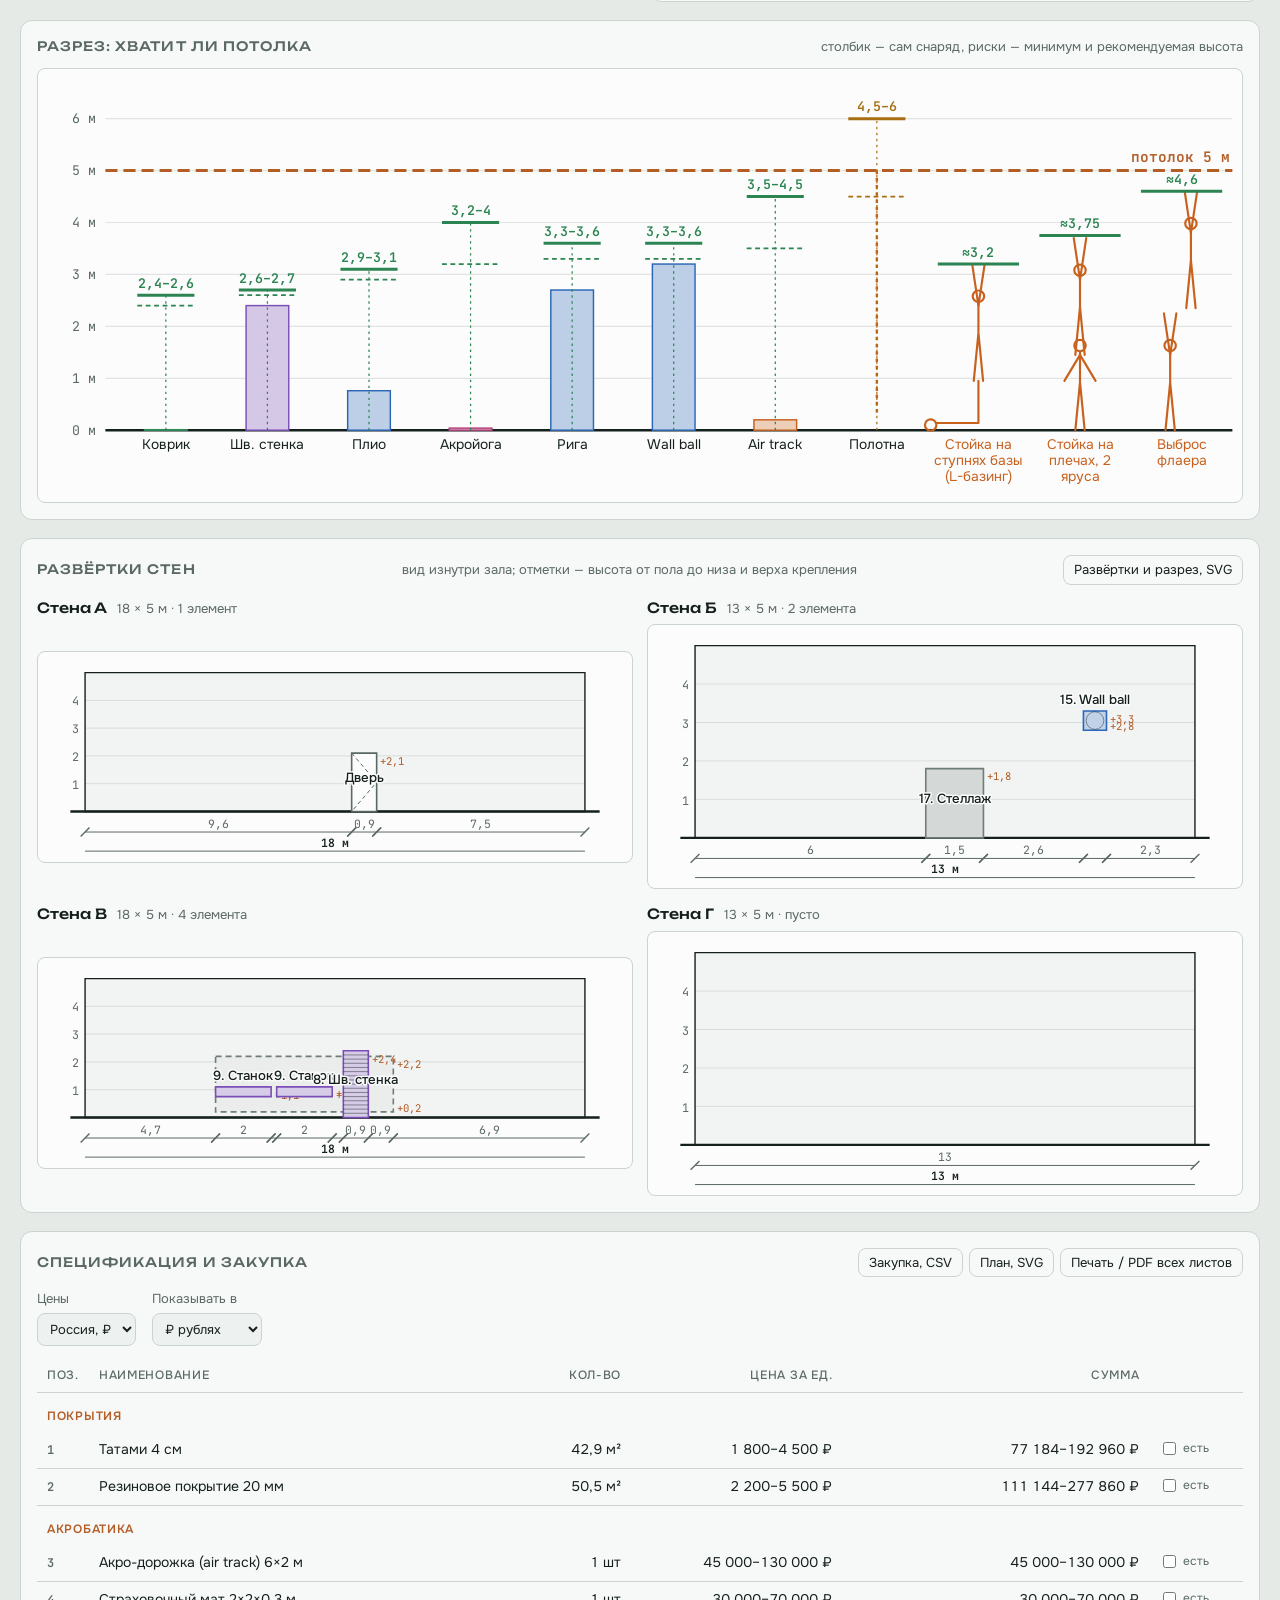
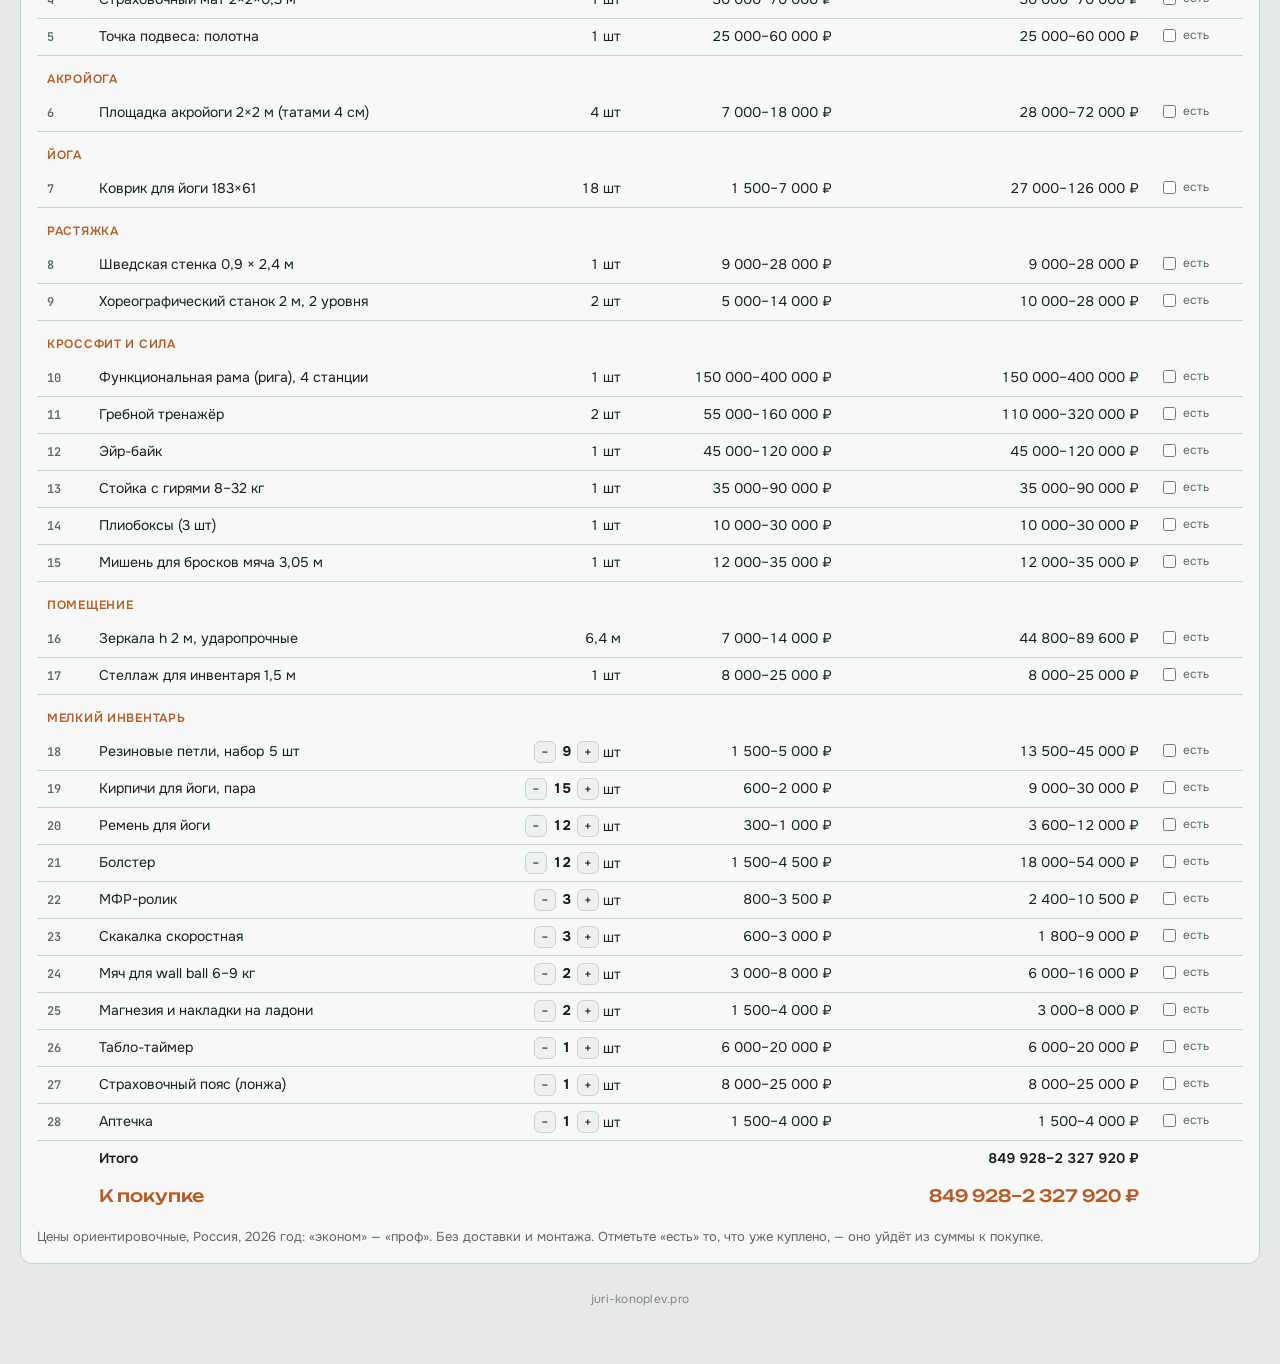
==== commit af2d0d00: "Цены: рынок России (₽) или США ($), показ в ₽/$/€ с курсами, которые задаёт пользователь Co-Authored" ====
--- a/index.html
+++ b/index.html
@@ -6,6 +6,8 @@
 <title>LifeBoost · конструктор зала</title>
 <meta name="description" content="Соберите зал для акробатики, акройоги, йоги, растяжки и кроссфита из готовых модулей: план с зонами безопасности, развёртки стен, разрез по высотам и список закупки.">
 <link rel="canonical" href="https://juri-konoplev.pro/LifeBoost/">
+<link rel="alternate" hreflang="ru" href="https://juri-konoplev.pro/LifeBoost/">
+<link rel="alternate" hreflang="en" href="https://juri-konoplev.pro/LifeBoost/en/">
 <meta property="og:type" content="website">
 <meta property="og:site_name" content="LifeBoost">
 <meta property="og:url" content="https://juri-konoplev.pro/LifeBoost/">
@@ -122,8 +124,14 @@
   <section class="panel sheet">
     <div class="panel-head"><h2>Спецификация и закупка</h2>
       <div class="row"><button class="btn sm" id="btnCsv" type="button">Закупка, CSV</button><button class="btn sm" id="btnSvg" type="button">План, SVG</button><button class="btn sm" id="btnPrint" type="button">Печать / PDF всех листов</button></div></div>
+    <div class="money" id="money">
+      <label class="field"><span>Цены</span><select id="mkt"><option value="ru">Россия, ₽</option><option value="us">США, $</option></select></label>
+      <label class="field"><span>Показывать в</span><select id="cur"><option value="RUB">₽ рублях</option><option value="USD">$ долларах</option><option value="EUR">€ евро</option></select></label>
+      <label class="field rate" id="rateRub"><span>Курс доллара</span><span class="rate-in">1 $ = <input type="number" id="rub" step="0.1" min="0.01" inputmode="decimal"> ₽</span></label>
+      <label class="field rate" id="rateEur"><span>Курс евро</span><span class="rate-in">1 € = <input type="number" id="eur" step="0.01" min="0.01" inputmode="decimal"> $</span></label>
+    </div>
     <div id="bom"></div>
-    <p class="hint">Цены ориентировочные, Россия, 2026 год: «эконом» — «проф». Без доставки и монтажа. Отметьте «есть» то, что уже куплено, — оно уйдёт из суммы к покупке.</p>
+    <p class="hint" id="priceNote"></p>
   </section>
 
   <footer class="foot"><a href="https://juri-konoplev.pro/">juri-konoplev.pro</a></footer>
--- a/css/style.css
+++ b/css/style.css
@@ -235,6 +235,10 @@
 
 /* Спецификация */
 #bom { overflow-x: auto; }
+.money { display: flex; flex-wrap: wrap; gap: 10px 16px; align-items: end; }
+.money select, .money input { background: var(--surface-2); border: 1px solid var(--line); border-radius: 8px; padding: 6px 8px; color: var(--ink); }
+.money .rate-in { display: inline-flex; align-items: center; gap: 6px; color: var(--ink); font-size: 14px; }
+.money input { width: 84px; }
 .bom { width: 100%; border-collapse: collapse; font-size: 14px; }
 .bom th { font-size: 12px; font-weight: 500; letter-spacing: .06em; text-transform: uppercase; color: var(--muted); text-align: left; padding: 8px 10px; border-bottom: 1px solid var(--line); }
 .bom td { padding: 7px 10px; border-bottom: 1px solid var(--line); vertical-align: middle; }
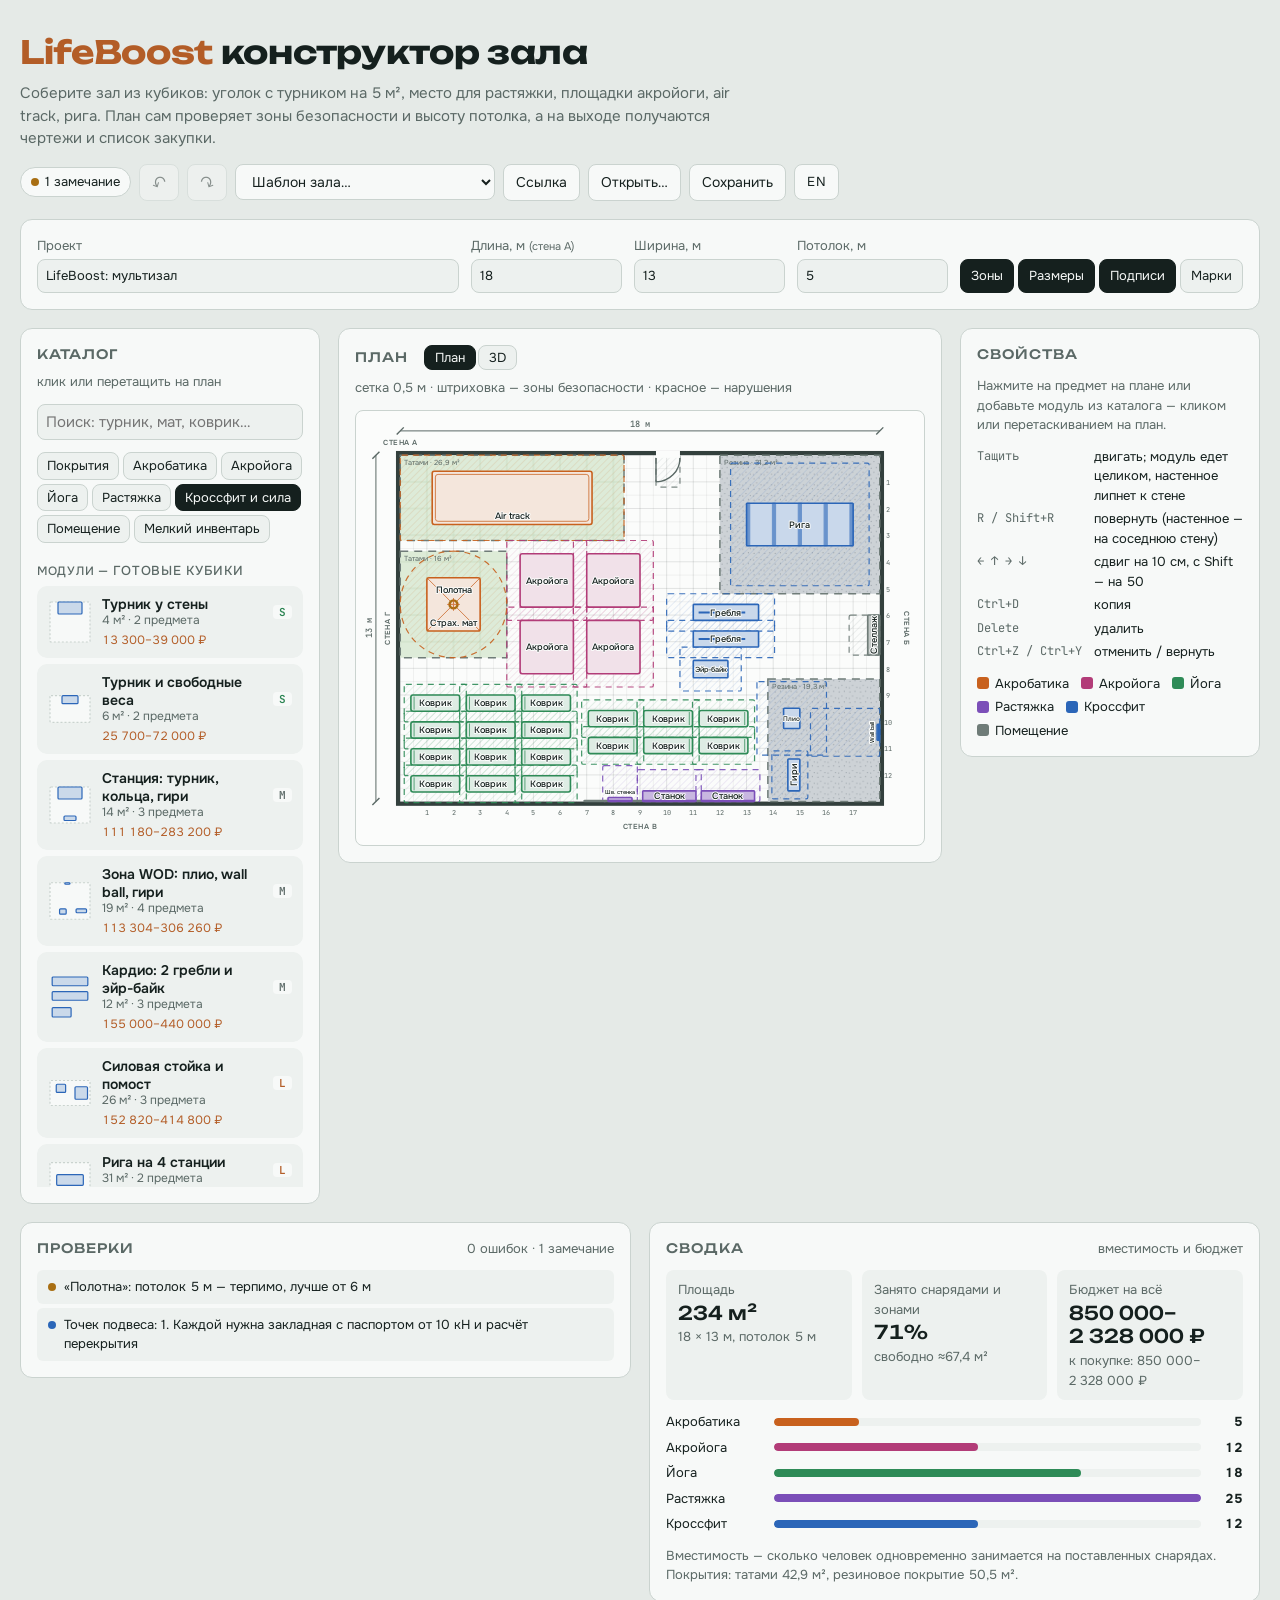
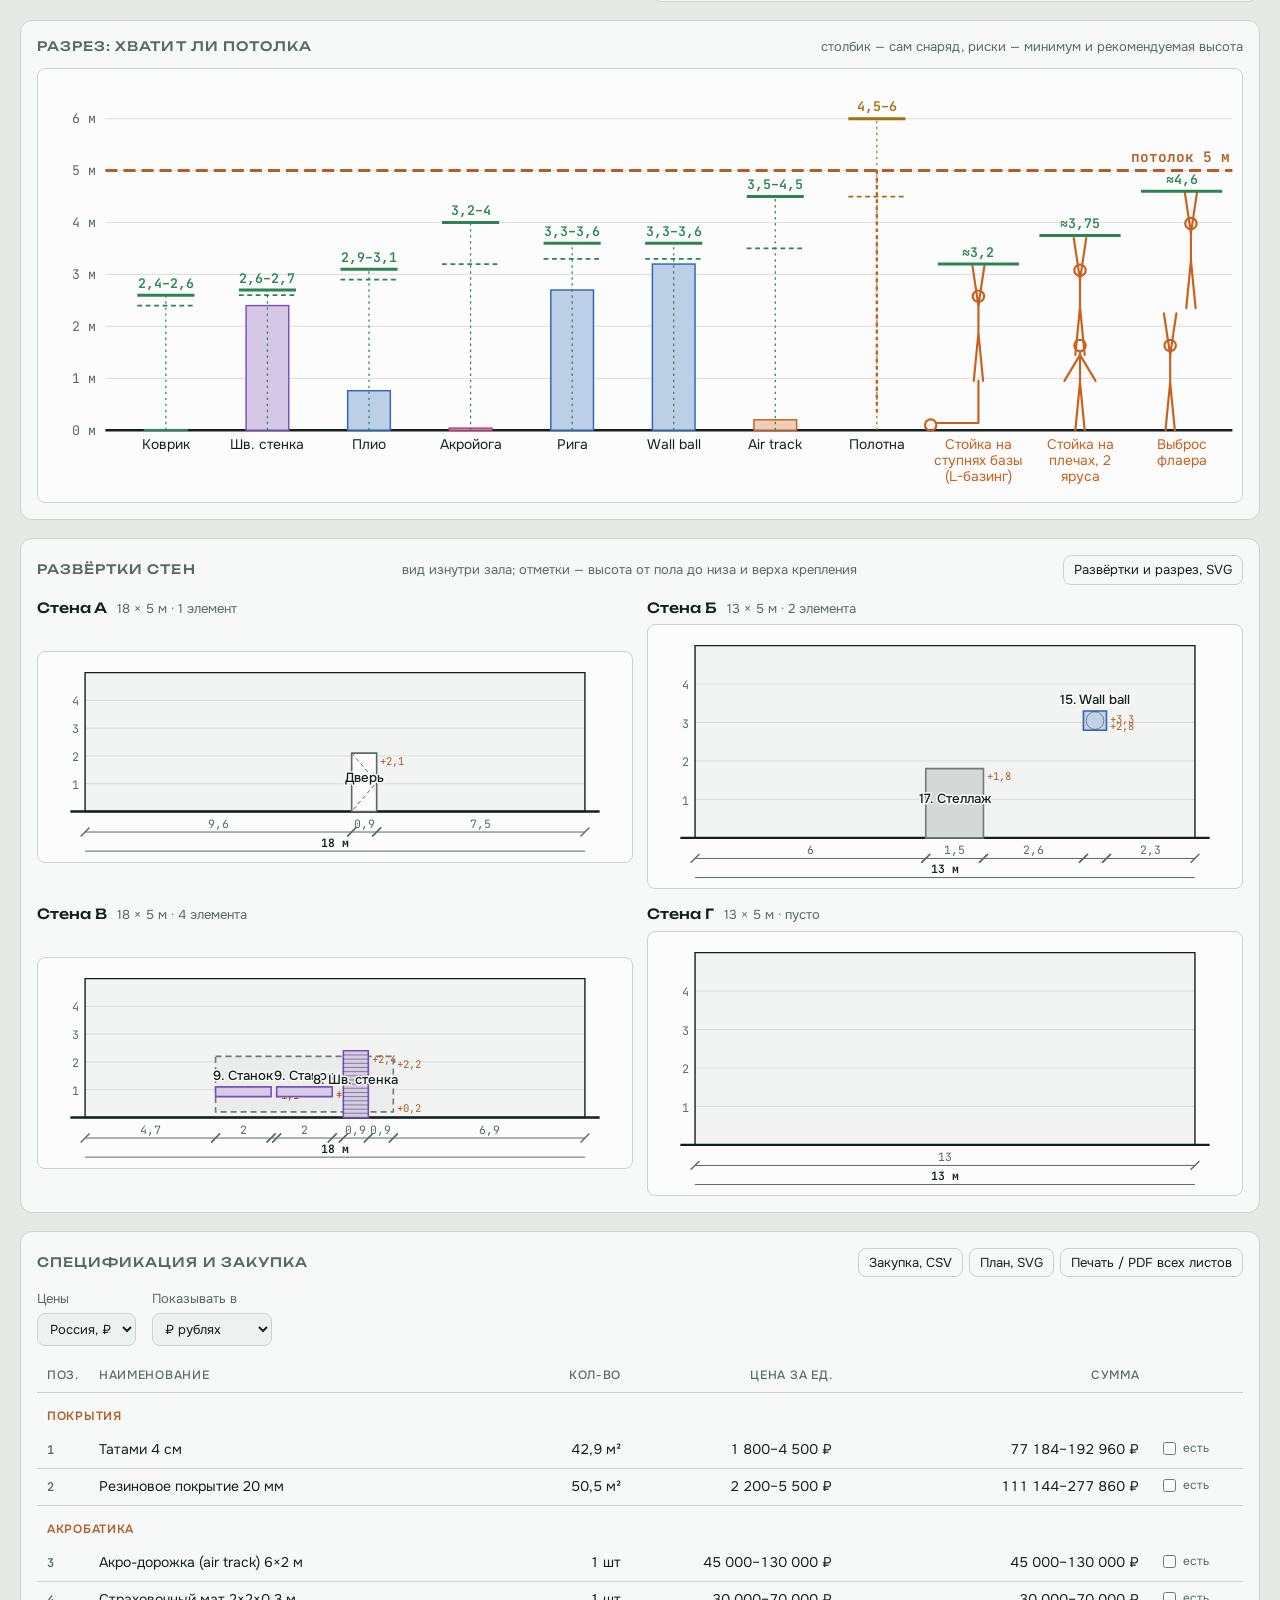
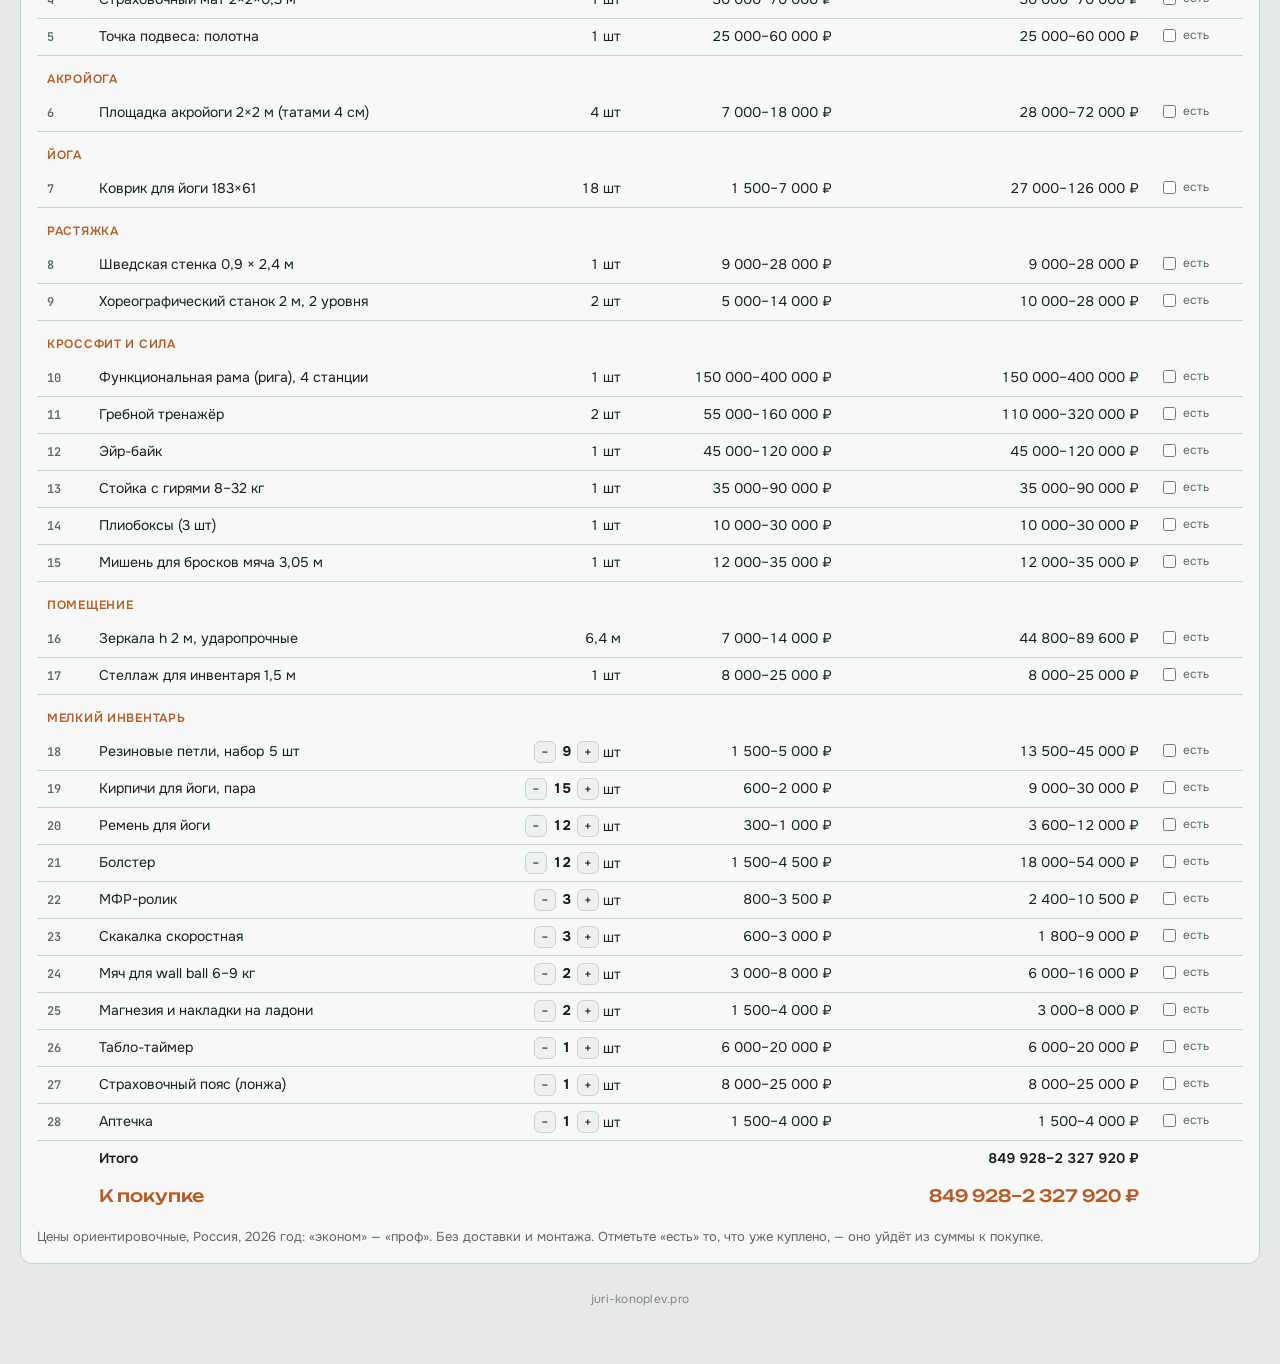
==== commit cd7e1b24: "Валюта CHF: 1 CHF = 1,21 $, курс можно менять Co-Authored-By: Claude Opus 5.5 <noreply@anthropic.com" ====
--- a/index.html
+++ b/index.html
@@ -126,9 +126,10 @@
       <div class="row"><button class="btn sm" id="btnCsv" type="button">Закупка, CSV</button><button class="btn sm" id="btnSvg" type="button">План, SVG</button><button class="btn sm" id="btnPrint" type="button">Печать / PDF всех листов</button></div></div>
     <div class="money" id="money">
       <label class="field"><span>Цены</span><select id="mkt"><option value="ru">Россия, ₽</option><option value="us">США, $</option></select></label>
-      <label class="field"><span>Показывать в</span><select id="cur"><option value="RUB">₽ рублях</option><option value="USD">$ долларах</option><option value="EUR">€ евро</option></select></label>
-      <label class="field rate" id="rateRub"><span>Курс доллара</span><span class="rate-in">1 $ = <input type="number" id="rub" step="0.1" min="0.01" inputmode="decimal"> ₽</span></label>
-      <label class="field rate" id="rateEur"><span>Курс евро</span><span class="rate-in">1 € = <input type="number" id="eur" step="0.01" min="0.01" inputmode="decimal"> $</span></label>
+      <label class="field"><span>Показывать в</span><select id="cur"><option value="RUB">₽ рублях</option><option value="USD">$ долларах</option><option value="EUR">€ евро</option><option value="CHF">CHF франках</option></select></label>
+      <label class="field rate" id="rateRub"><span>Курс доллара</span><span class="rate-in">1 $ = <input type="number" id="rub" step="0.01" min="0.01" inputmode="decimal"> ₽</span></label>
+      <label class="field rate" id="rateEur"><span>Курс евро</span><span class="rate-in">1 € = <input type="number" id="eur" step="0.01" min="0.01" inputmode="decimal"> ₽</span></label>
+      <label class="field rate" id="rateChf"><span>Курс франка</span><span class="rate-in">1 CHF = <input type="number" id="chf" step="0.01" min="0.01" inputmode="decimal"> $</span></label>
     </div>
     <div id="bom"></div>
     <p class="hint" id="priceNote"></p>
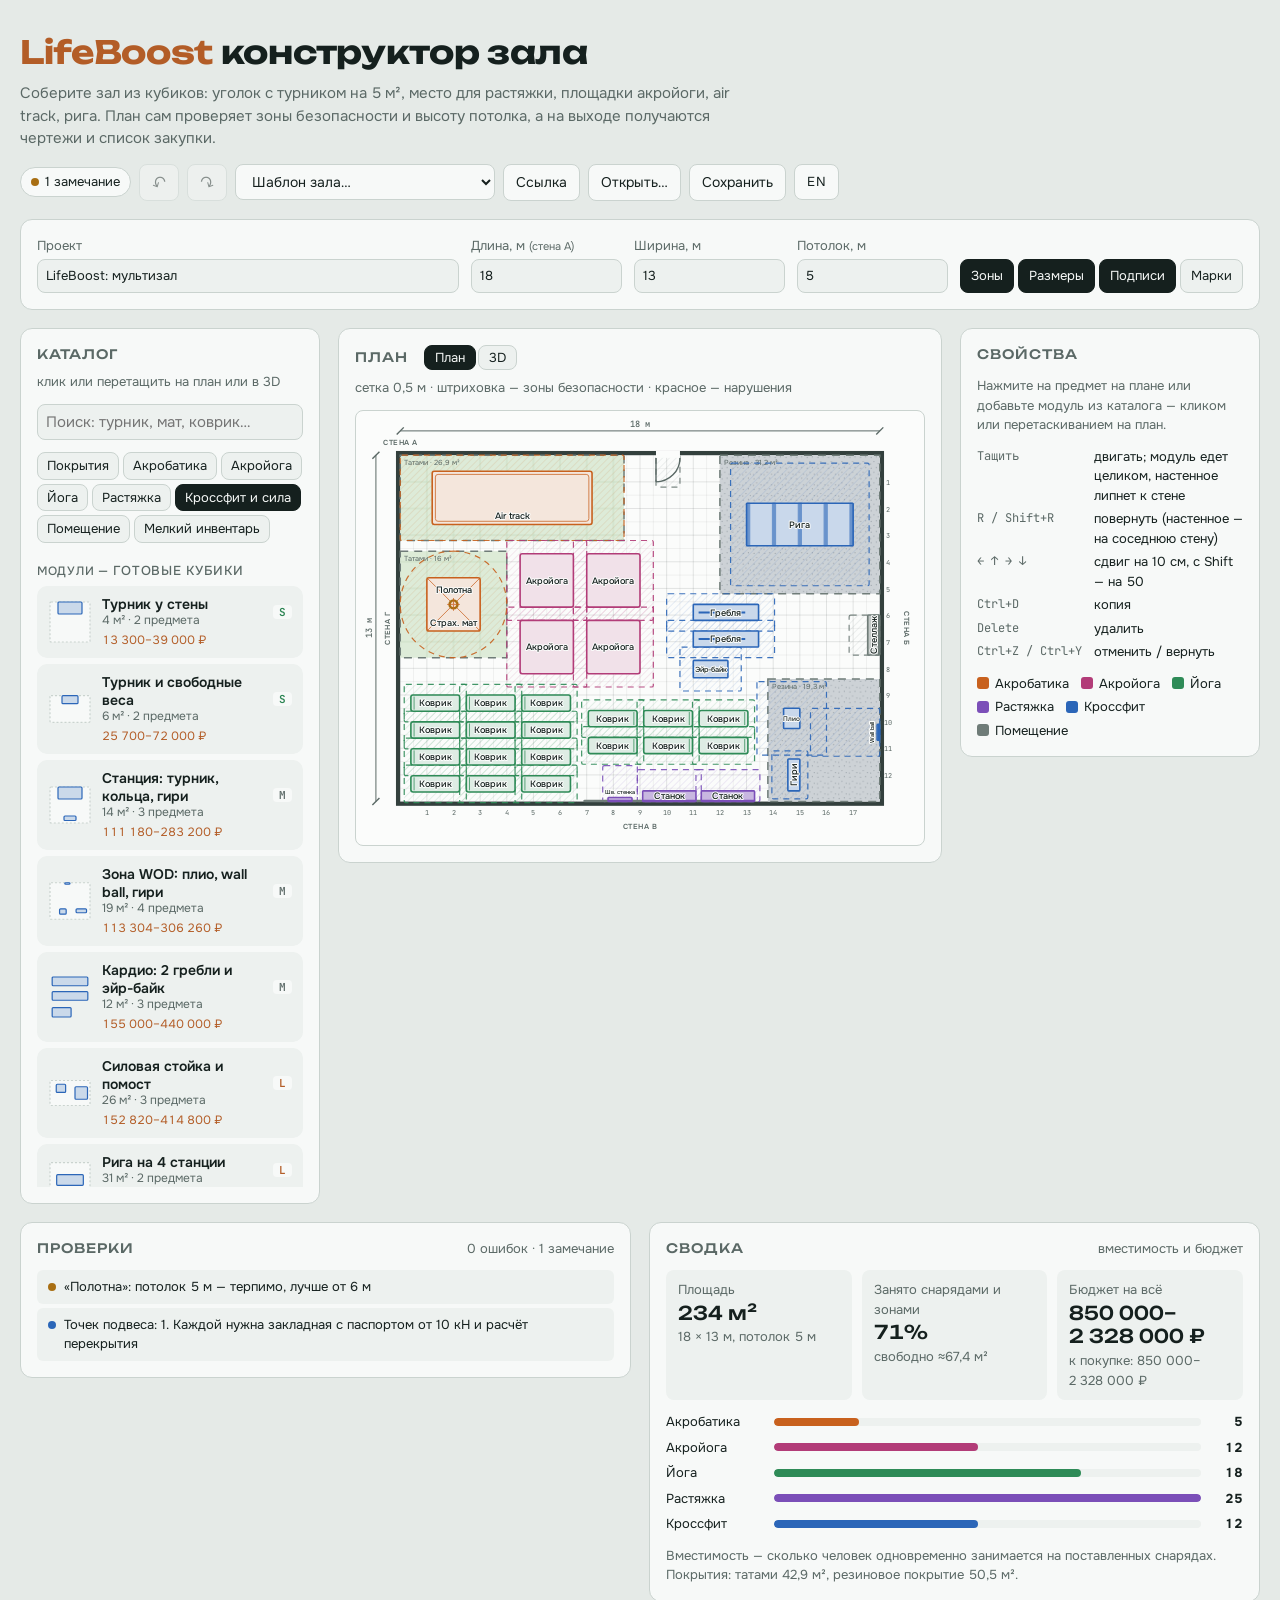
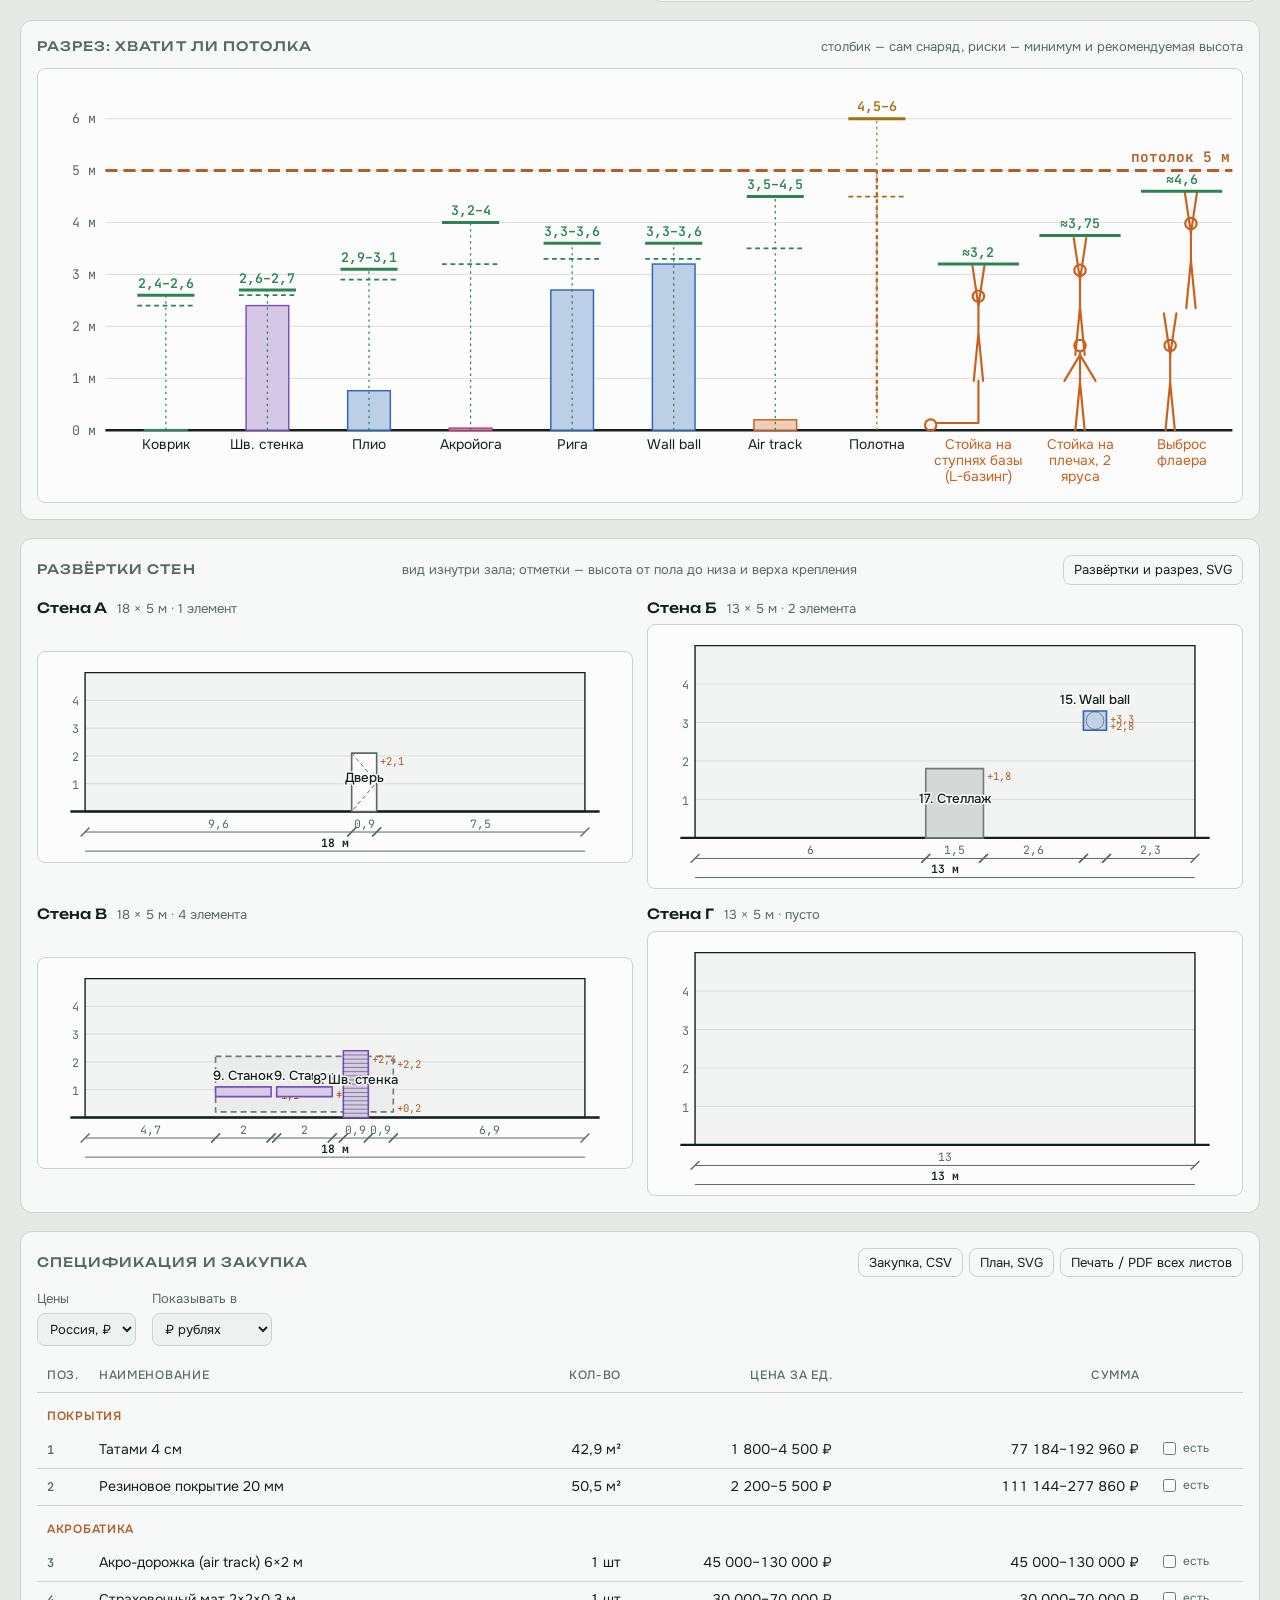
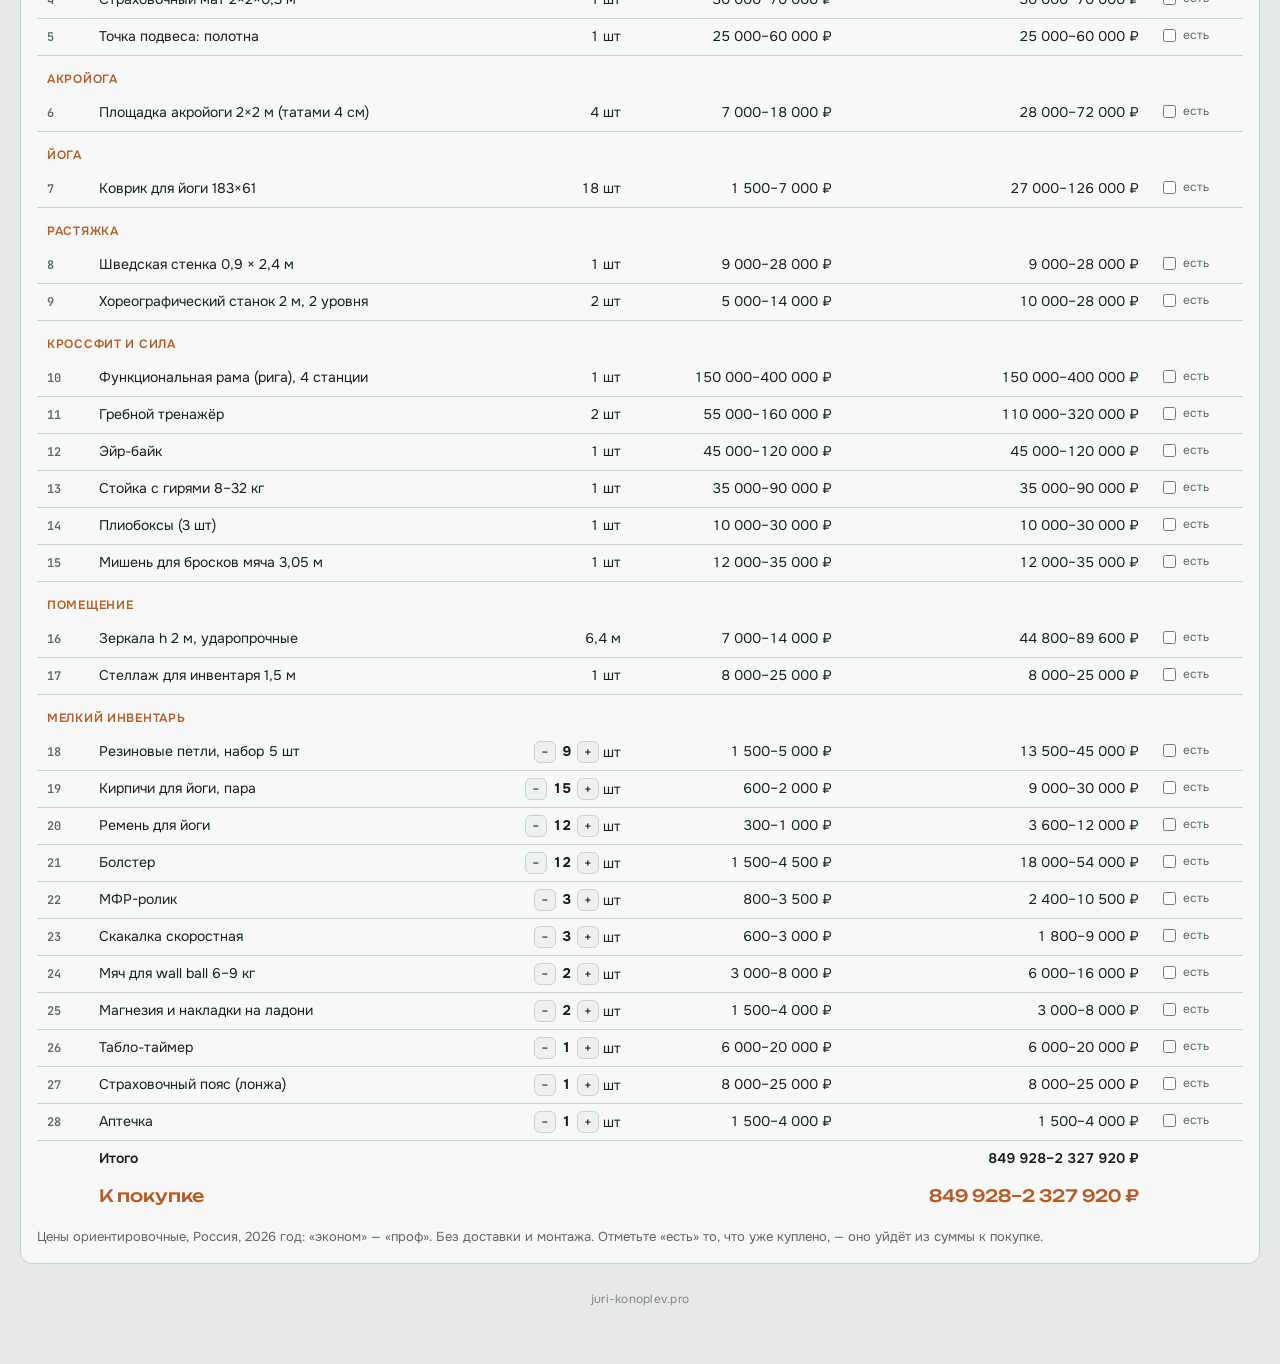
==== commit 5f687d35: "3D: перетаскивание модулей и предметов из каталога прямо в сцену Co-Authored-By: Claude Opus 5.5 <no" ====
--- a/index.html
+++ b/index.html
@@ -76,7 +76,7 @@
 
   <div class="work">
     <aside class="panel palette" aria-label="Каталог">
-      <div class="panel-head"><h2>Каталог</h2><span class="hint">клик или перетащить на план</span></div>
+      <div class="panel-head"><h2>Каталог</h2><span class="hint">клик или перетащить на план или в 3D</span></div>
       <input type="search" id="palSearch" placeholder="Поиск: турник, мат, коврик…" aria-label="Поиск по каталогу">
       <div class="tabs wrapy" id="palTabs" role="tablist"></div>
       <div class="pal-list" id="palList"></div>
@@ -91,7 +91,7 @@
       </div>
       <div class="plan-wrap"><svg id="plan" tabindex="0" role="img" aria-label="План зала"></svg>
         <div id="view3d" hidden>
-          <div class="v3-tools"><button type="button" class="tgl" data-cam="edit" aria-pressed="false" title="Двигать предметы и человека мышью">Двигать</button><button type="button" class="btn sm" data-cam="home">Обзор</button><button type="button" class="btn sm" data-cam="top">Сверху</button><button type="button" class="btn sm" data-cam="front">С пола</button><button type="button" class="btn sm" data-cam="png">PNG</button><button type="button" class="btn sm" data-cam="share" title="Ссылка на проект с этим ракурсом">Ссылка</button></div>
+          <div class="v3-tools"><button type="button" class="tgl" data-cam="edit" aria-pressed="false" title="Двигать предметы и человека мышью">Двигать</button><select class="btn sm" id="env3d" aria-label="Окружение" title="Где стоит зал"></select><button type="button" class="btn sm" data-cam="home">Обзор</button><button type="button" class="btn sm" data-cam="inside" title="Встать в зале и оглядеться">Изнутри</button><button type="button" class="btn sm" data-cam="top">Сверху</button><button type="button" class="btn sm" data-cam="front">С пола</button><button type="button" class="btn sm" data-cam="png">PNG</button><button type="button" class="btn sm" data-cam="share" title="Ссылка на проект с этим ракурсом">Ссылка</button></div>
           <div class="v3-tip" id="tip3d" hidden></div>
         </div></div>
     </section>
@@ -148,6 +148,7 @@
 <script src="js/checks.js"></script>
 <script src="js/plan.js"></script>
 <script src="js/drawings.js"></script>
+<script src="js/env3d.js"></script>
 <script src="js/view3d.js"></script>
 <script src="js/panels.js"></script>
 <script src="js/main.js"></script>
